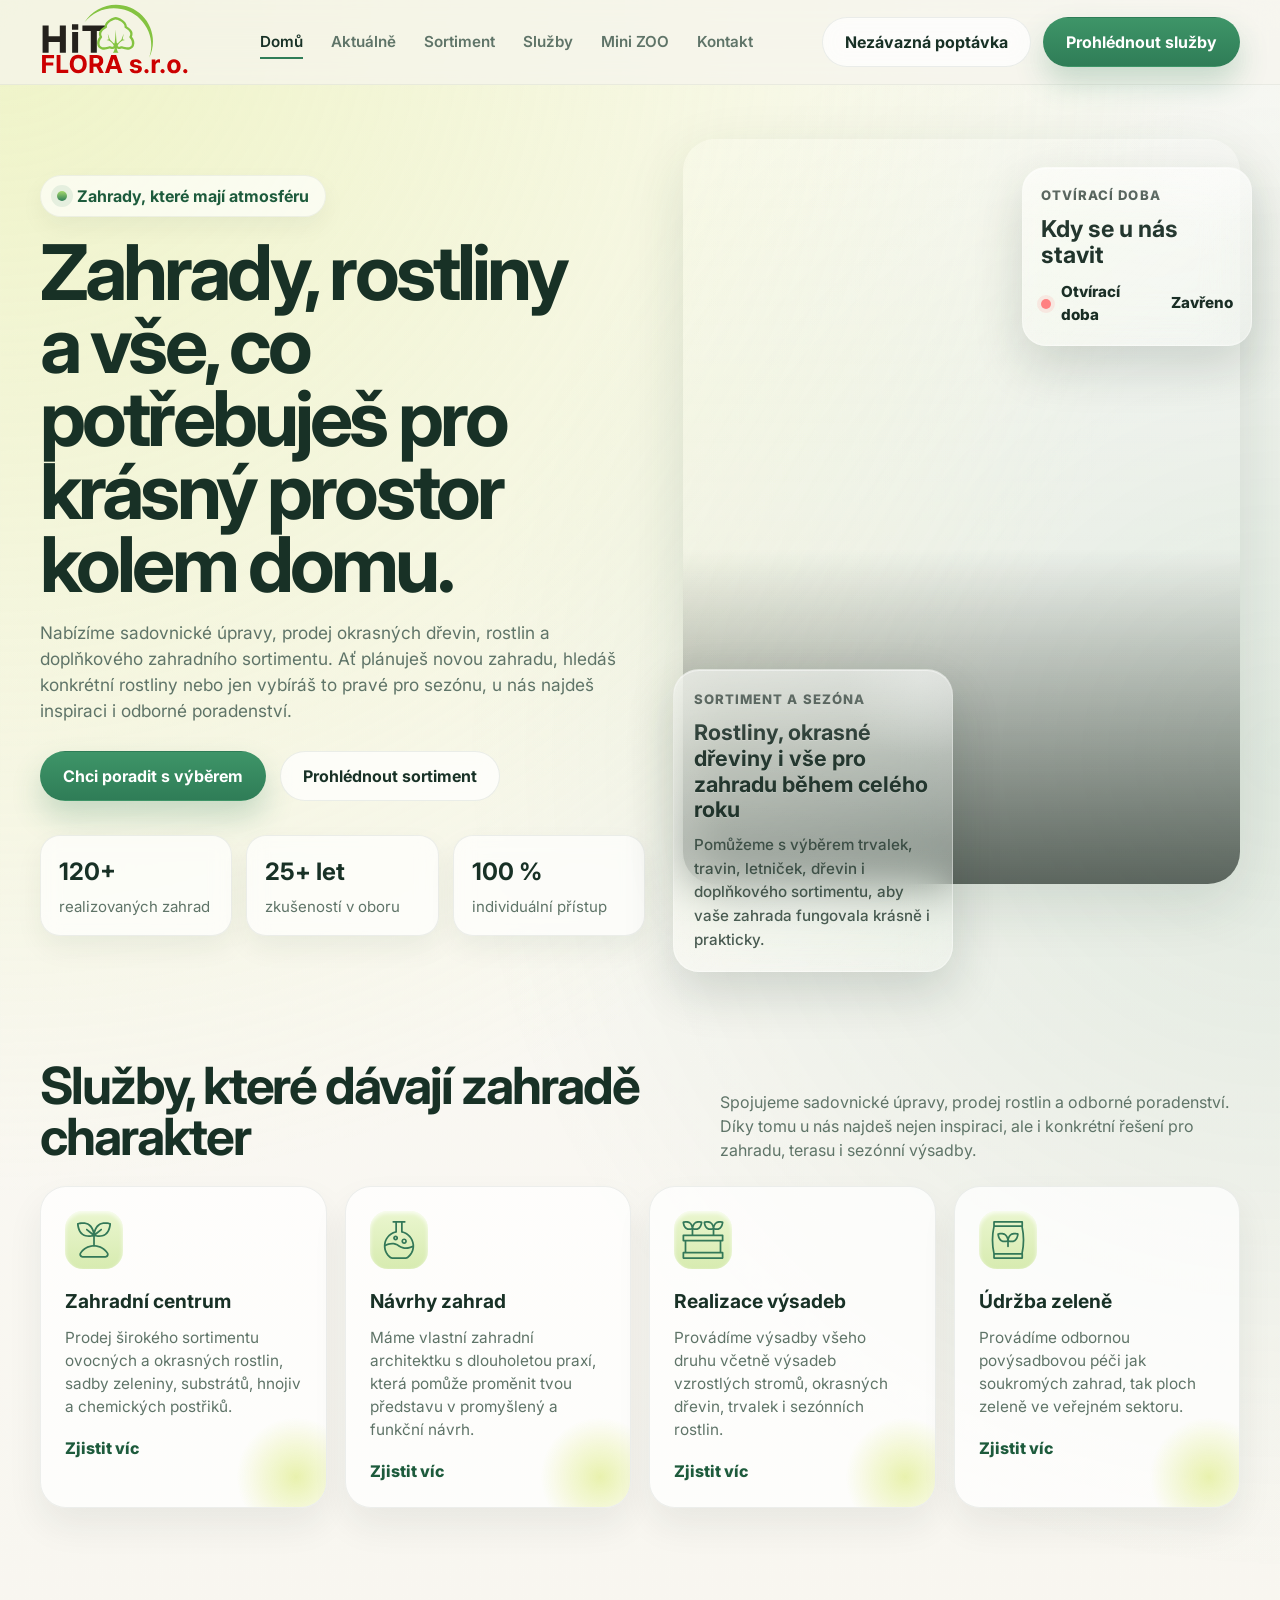
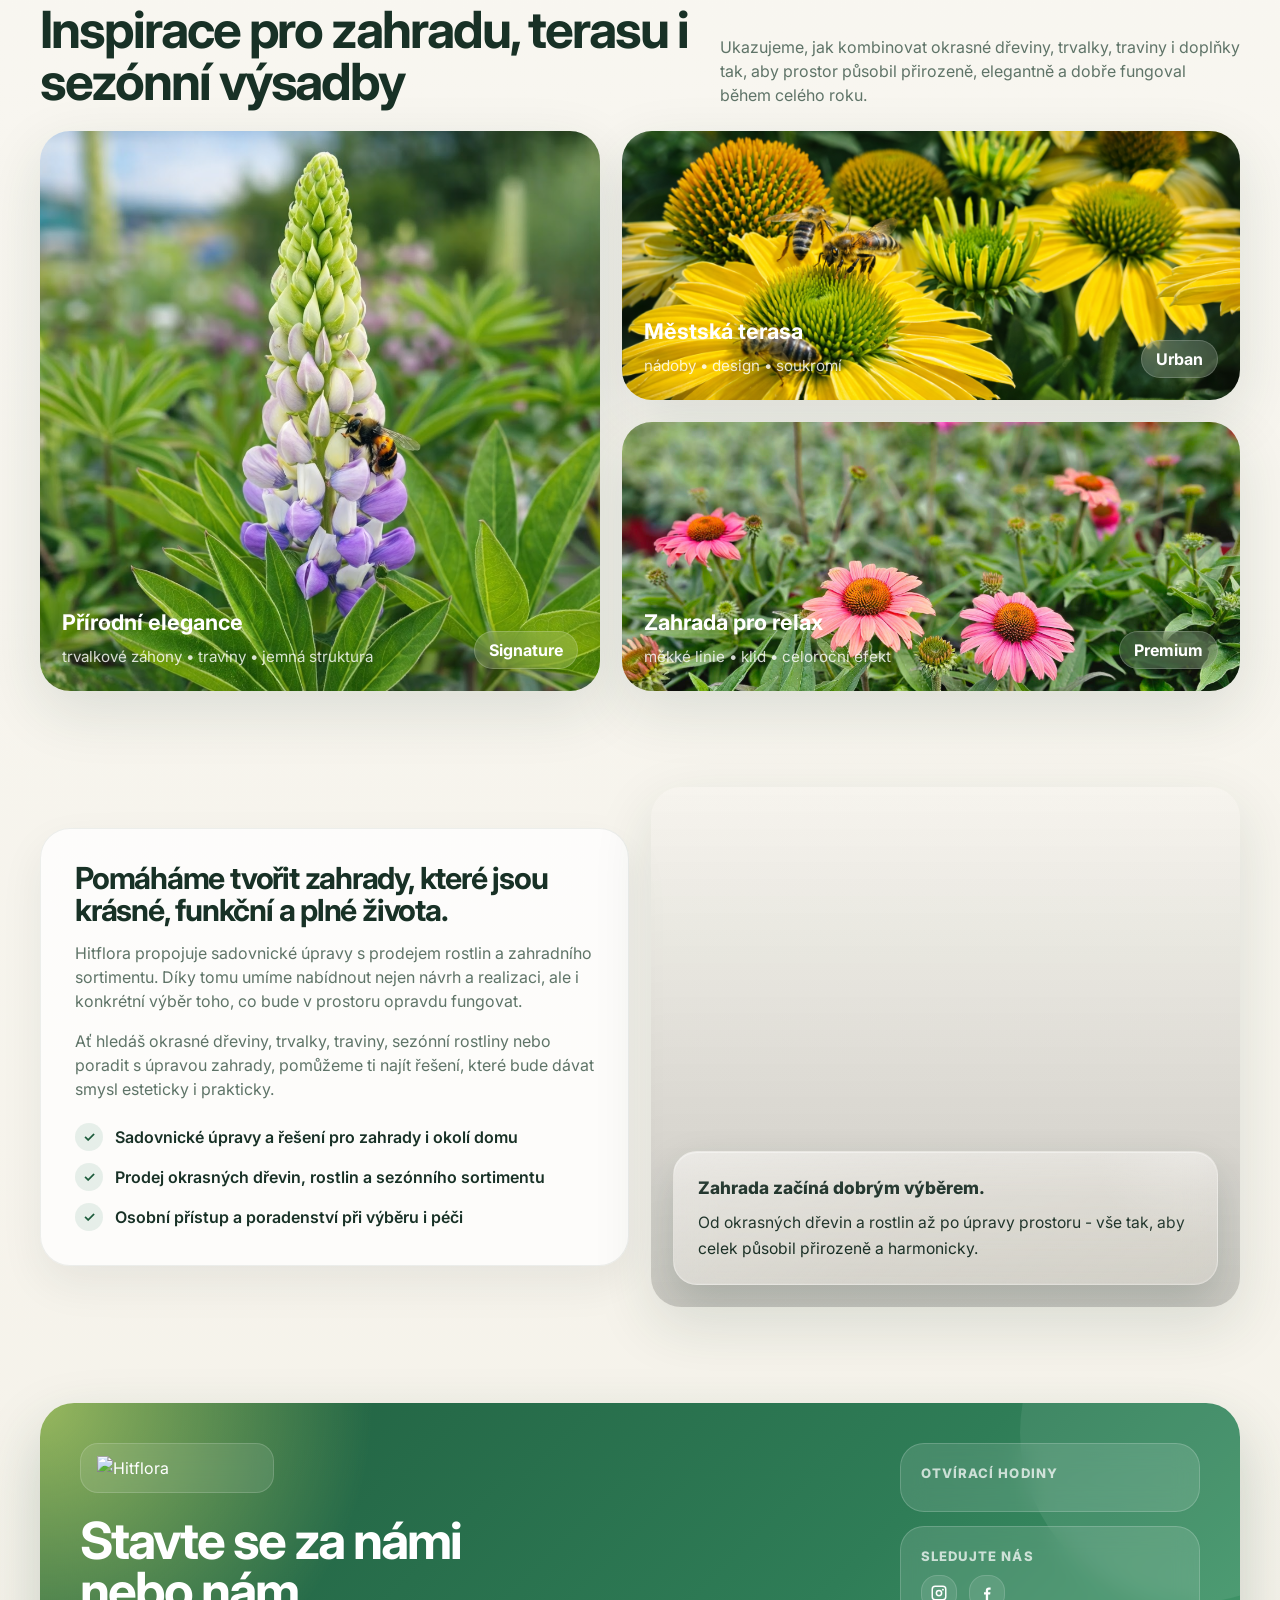
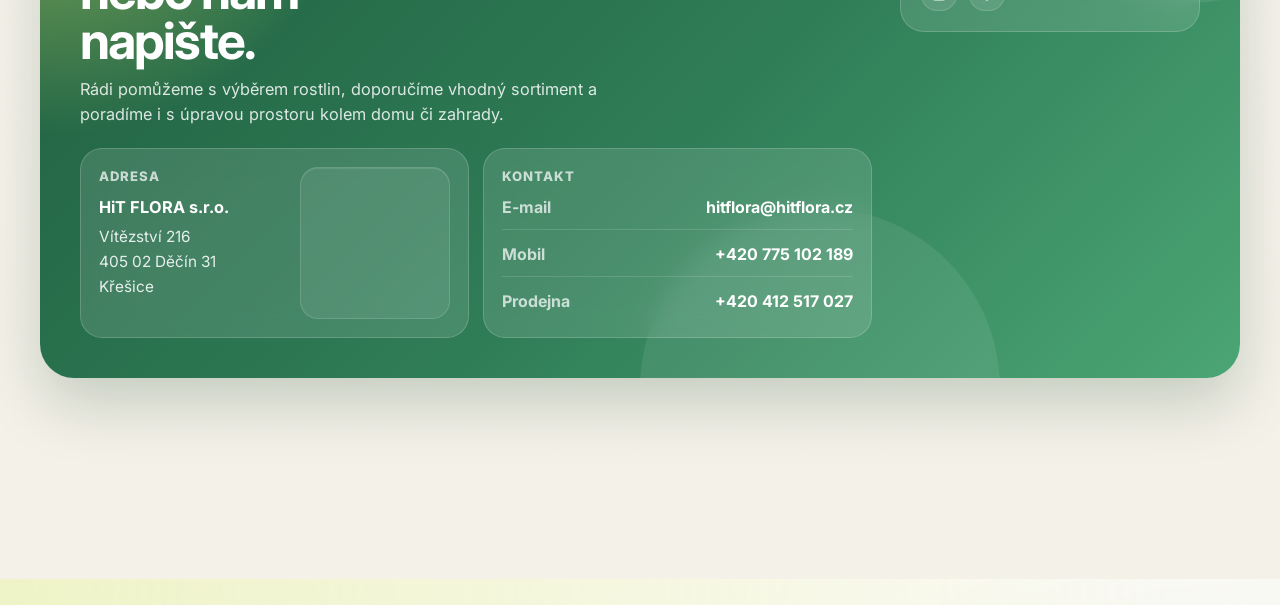
==== index.html @ be878074 "Initial commit" ====
<!DOCTYPE html>
<html lang="cs">

<head>
    <meta charset="UTF-8" />
    <meta name="viewport" content="width=device-width, initial-scale=1.0" />
    <title>Hitflora — zahradnictví a sadovnické úpravy</title>
    <link rel="preconnect" href="https://fonts.googleapis.com" />
    <link rel="preconnect" href="https://fonts.gstatic.com" crossorigin />
    <link href="https://fonts.googleapis.com/css2?family=Inter:wght@400;500;600;700;800&display=swap"
        rel="stylesheet" />
    <link rel="stylesheet" href="style.css" />
</head>

<body>
    <div id="navbar-placeholder"></div>
    <main>
        <section class="hero reveal" id="hero">
            <div class="container hero-grid">
                <div class="hero-copy reveal">
                    <div class="eyebrow">Zahrady, které mají atmosféru</div>
                    <!-- <h1>Proměníme prostor kolem domu v místo, kde chceš žít.</h1> -->
                    <h1>Zahrady, rostliny a vše, co potřebuješ pro krásný prostor kolem domu.</h1>
                    <!-- <p>
                        Navrhujeme a realizujeme moderní zahrady, terasy a zelené zóny s důrazem
                        na eleganci, funkčnost a dlouhodobou udržitelnost. Od první skici až po finální výsadbu.
                    </p> -->

                    <p>
                        Nabízíme sadovnické úpravy, prodej okrasných dřevin, rostlin a doplňkového
                        zahradního sortimentu. Ať plánuješ novou zahradu, hledáš konkrétní rostliny
                        nebo jen vybíráš to pravé pro sezónu, u nás najdeš inspiraci i odborné poradenství.
                    </p>


                    <div class="hero-actions">
                        <a href="#kontakt" class="btn btn-primary">Chci poradit s výběrem</a>
                        <a href="sortiment.html" class="btn btn-secondary">Prohlédnout sortiment</a>
                    </div>

                    <div class="hero-stats">
                        <div class="stat-card reveal">
                            <strong>120+</strong>
                            <span>realizovaných zahrad</span>
                        </div>
                        <div class="stat-card reveal">
                            <strong>25+ let</strong>
                            <span>zkušeností v oboru</span>
                        </div>
                        <div class="stat-card reveal">
                            <strong>100 %</strong>
                            <span>individuální přístup</span>
                        </div>
                    </div>
                </div>

                <div class="hero-visual reveal" id="heroVisual">
                    <div class="visual-main"></div>



                    <div class="floating-card top-hours-card parallax-card" data-speed="16">
                        <small>Otvírací doba</small>
                        <strong>Kdy se u nás stavit</strong>

                        <div id="hero-opening-hours-list" class="hours-list">

                        </div>
                    </div>

                    <div class="floating-card offer-card parallax-card" data-speed="22">
                        <small>Sortiment a sezóna</small>
                        <strong>Rostliny, okrasné dřeviny i vše pro zahradu během celého roku</strong>
                        <p>
                            Pomůžeme s výběrem trvalek, travin, letniček, dřevin i doplňkového sortimentu,
                            aby vaše zahrada fungovala krásně i prakticky.
                        </p>
                    </div>
                </div>
            </div>
        </section>

        <section class="section reveal" id="sluzby">
            <div class="container">
                <div class="section-head">
                    <div>
                        <h2>Služby, které dávají zahradě charakter</h2>
                    </div>
                    <p>
                        Spojujeme sadovnické úpravy, prodej rostlin a odborné poradenství.
                        Díky tomu u nás najdeš nejen inspiraci, ale i konkrétní řešení pro zahradu,
                        terasu i sezónní výsadby.
                    </p>
                </div>

                <div class="services">
                    <article class="service-card reveal">
                        <div class="service-icon">
                            <img src="./assets/plants.svg" alt="plants" />

                        </div>
                        <h3>Zahradní centrum
                        </h3>
                        <p>
                            Prodej širokého sortimentu ovocných a okrasných rostlin, sadby zeleniny, substrátů, hnojiv a
                            chemických postřiků.


                        </p>
                        <a href="#kontakt" class="service-link">Zjistit víc</a>
                    </article>

                    <article class="service-card reveal">
                        <div class="service-icon">
                            <img src="./assets/substrates.svg" alt="plants" />

                        </div>
                        <h3>Návrhy zahrad
                        </h3>
                        <p>

                            Máme vlastní zahradní architektku s dlouholetou praxí, která pomůže proměnit
                            tvou představu v promyšlený a funkční návrh.
                        </p>
                        <a href="#kontakt" class="service-link">Zjistit víc</a>
                    </article>

                    <article class="service-card reveal">
                        <div class="service-icon">
                            <img src="./assets/planters.svg" alt="plants" />

                        </div>
                        <h3>Realizace výsadeb
                        </h3>
                        <p>
                            Provádíme výsadby všeho druhu včetně výsadeb vzrostlých stromů, okrasných dřevin,
                            trvalek i sezónních rostlin.

                        </p>
                        <a href="#kontakt" class="service-link">Zjistit víc</a>
                    </article>

                    <article class="service-card reveal">
                        <div class="service-icon">
                            <img src="./assets/fertilizers.svg" alt="plants" />

                        </div>
                        <h3>Údržba zeleně
                        </h3>
                        <p>
                            Provádíme odbornou povýsadbovou péči jak soukromých zahrad, tak ploch zeleně ve veřejném
                            sektoru.


                        </p>
                        <a href="#kontakt" class="service-link">Zjistit víc</a>
                    </article>
                </div>
            </div>
        </section>

        <section class="section reveal" id="inspirace">
            <div class="container">
                <div class="section-head">
                    <div>
                        <h2>Inspirace pro zahradu, terasu i sezónní výsadby</h2>
                    </div>
                    <p>
                        Ukazujeme, jak kombinovat okrasné dřeviny, trvalky, traviny i doplňky tak,
                        aby prostor působil přirozeně, elegantně a dobře fungoval během celého roku.
                    </p>
                </div>

                <div class="showcase">
                    <div class="showcase-left reveal">
                        <div class="showcase-label">
                            <div>
                                <strong>Přírodní elegance</strong>
                                <span>trvalkové záhony • traviny • jemná struktura</span>
                            </div>
                            <div class="tag">Signature</div>
                        </div>
                    </div>

                    <div class="showcase-right">
                        <div class="showcase-top reveal">
                            <div class="showcase-label">
                                <div>
                                    <strong>Městská terasa</strong>
                                    <span>nádoby • design • soukromí</span>
                                </div>
                                <div class="tag">Urban</div>
                            </div>
                        </div>

                        <div class="showcase-bottom reveal">
                            <div class="showcase-label">
                                <div>
                                    <strong>Zahrada pro relax</strong>
                                    <span>měkké linie • klid • celoroční efekt</span>
                                </div>
                                <div class="tag">Premium</div>
                            </div>
                        </div>
                    </div>
                </div>
            </div>
        </section>

        <section class="section reveal" id="onas">
            <div class="container about-grid">
                <div class="about-card reveal">
                    <h3>Pomáháme tvořit zahrady, které jsou krásné, funkční a plné života.</h3>
                    <p>
                        Hitflora propojuje sadovnické úpravy s prodejem rostlin a zahradního sortimentu.
                        Díky tomu umíme nabídnout nejen návrh a realizaci, ale i konkrétní výběr toho,
                        co bude v prostoru opravdu fungovat.
                    </p>
                    <p>
                        Ať hledáš okrasné dřeviny, trvalky, traviny, sezónní rostliny nebo poradit
                        s úpravou zahrady, pomůžeme ti najít řešení, které bude dávat smysl esteticky i prakticky.
                    </p>

                    <div class="about-list">
                        <div>Sadovnické úpravy a řešení pro zahrady i okolí domu</div>
                        <div>Prodej okrasných dřevin, rostlin a sezónního sortimentu</div>
                        <div>Osobní přístup a poradenství při výběru i péči</div>
                    </div>
                </div>

                <div class="about-visual reveal">
                    <div class="about-note">
                        <strong>Zahrada začíná dobrým výběrem.</strong>
                        Od okrasných dřevin a rostlin až po úpravy prostoru - vše tak, aby celek působil přirozeně a
                        harmonicky.
                    </div>
                </div>
            </div>
        </section>

        <div id="contact-banner-placeholder"></div>
    </main>

    <footer class="footer reveal">
        <div class="container footer-inner">
            <div class="footer-left">
                <div class="footer-logo-shell">
                    <img src="https://hitflora.cz/assets/svg/logo-white.svg" alt="Hitflora" class="footer-logo" />
                </div>
                <span>Sadovnické úpravy, prodej rostlin a sortiment pro krásnou zahradu.</span>
            </div>

            <!-- <div class="footer-nav">
                <a href="#sluzby">Služby</a>
                <a href="#inspirace">Inspirace</a>
                <a href="#onas">O nás</a>
                <a href="#kontakt">Kontakt</a>
            </div> -->
        </div>
    </footer>

    <script src="navbar.js"></script>
    <script>
        loadNavbar("home");
    </script>

    <script src="contact-banner.js"></script>
    <script>
        loadContactBanner();
    </script>

    <script src="script.js"></script>
</body>

</html>
---- style.css ----
:root {
    --bg: #f6f4ee;
    --surface: rgba(255, 255, 255, 0.72);
    --surface-strong: #ffffff;
    --text: #183126;
    --muted: #5f7468;
    --line: rgba(24, 49, 38, 0.09);
    --primary: #2f7d57;
    --primary-dark: #1d5b3c;
    --accent: #d8e86f;
    --accent-soft: #edf5b7;
    --shadow: 0 20px 60px rgba(28, 57, 42, 0.12);
    --radius-xl: 32px;
    --radius-lg: 22px;
    --radius-md: 16px;
    --container: 1200px;
}

* {
    box-sizing: border-box;
}

html {
    scroll-behavior: smooth;
}

body {
    margin: 0;
    font-family: "Inter", ui-sans-serif, system-ui, -apple-system, BlinkMacSystemFont, "Segoe UI", sans-serif;
    color: var(--text);
    background:
        radial-gradient(circle at top left, rgba(216, 232, 111, 0.35), transparent 30%),
        radial-gradient(circle at right 20%, rgba(47, 125, 87, 0.12), transparent 25%),
        linear-gradient(180deg, #fbfaf6 0%, #f4f1e8 100%);
    line-height: 1.5;
    overflow-x: hidden;
}

img {
    max-width: 100%;
    display: block;
}

a {
    color: inherit;
    text-decoration: none;
}

.container {
    width: min(calc(100% - 32px), var(--container));
    margin: 0 auto;
}

/* HEADER */
.site-header {
    position: sticky;
    top: 0;
    z-index: 50;
    backdrop-filter: blur(16px);
    background: rgba(246, 244, 238, 0.72);
    border-bottom: 1px solid rgba(24, 49, 38, 0.06);
    transition:
        background 250ms ease,
        box-shadow 250ms ease,
        border-color 250ms ease;
}

.site-header.is-scrolled {
    background: rgba(255, 255, 255, 0.84);
    box-shadow: 0 14px 34px rgba(24, 49, 38, 0.08);
    border-bottom-color: rgba(24, 49, 38, 0.08);
}

.header-inner {
    min-height: 84px;
    display: flex;
    align-items: center;
    justify-content: space-between;
    gap: 24px;
}

.brand {
    display: inline-flex;
    align-items: center;
}

/* .brand-logo-shell {
    background: linear-gradient(135deg, #1f5d3e 0%, #2f7d57 100%);
    border-radius: 18px;
    padding: 14px 18px;
    box-shadow:
        0 14px 28px rgba(47, 125, 87, 0.22),
        inset 0 1px 0 rgba(255, 255, 255, 0.14);
} */

.brand-logo {
    width: 150px;
    height: auto;
    display: block;
}

.nav {
    display: flex;
    align-items: center;
    gap: 28px;
    color: var(--muted);
    font-weight: 600;
    font-size: 0.95rem;
}

.nav a {
    position: relative;
}

.nav a::after {
    content: "";
    position: absolute;
    left: 0;
    bottom: -6px;
    width: 100%;
    height: 2px;
    background: var(--primary);
    transform: scaleX(0);
    transform-origin: left;
    transition: transform 220ms ease;
}

.nav a:hover,
.nav a.is-active {
    color: var(--text);
}

.nav a:hover::after,
.nav a.is-active::after {
    transform: scaleX(1);
}

.header-actions {
    display: flex;
    align-items: center;
    gap: 12px;
}

/* BUTTONS */
.btn {
    display: inline-flex;
    align-items: center;
    justify-content: center;
    min-height: 50px;
    padding: 0 22px;
    border-radius: 999px;
    border: 1px solid transparent;
    font-weight: 700;
    transition:
        transform 250ms ease,
        box-shadow 250ms ease,
        background 250ms ease,
        border-color 250ms ease;
    white-space: nowrap;
}

.btn:hover {
    transform: translateY(-2px);
}

.btn-primary {
    background: linear-gradient(180deg, #3e9568 0%, #2f7d57 100%);
    color: #fff;
    box-shadow: 0 16px 30px rgba(47, 125, 87, 0.24);
}

.btn-primary:hover {
    box-shadow: 0 20px 34px rgba(47, 125, 87, 0.3);
}

.btn-secondary {
    background: rgba(255, 255, 255, 0.72);
    border-color: rgba(24, 49, 38, 0.08);
    color: var(--text);
    backdrop-filter: blur(10px);
}

.btn-secondary:hover {
    background: #fff;
}

/* HERO */
.hero {
    padding: 54px 0 40px;
}

.hero-grid {
    display: grid;
    grid-template-columns: 1.05fr 0.95fr;
    gap: 28px;
    align-items: stretch;
}

.hero-copy {
    padding: 36px 10px 36px 0;
}

.eyebrow {
    display: inline-flex;
    align-items: center;
    gap: 10px;
    min-height: 42px;
    padding: 0 16px;
    border-radius: 999px;
    background: rgba(255, 255, 255, 0.64);
    border: 1px solid rgba(24, 49, 38, 0.06);
    color: var(--primary-dark);
    font-weight: 700;
    box-shadow: 0 10px 24px rgba(24, 49, 38, 0.05);
}

.eyebrow::before {
    content: "";
    width: 10px;
    height: 10px;
    border-radius: 50%;
    background: linear-gradient(180deg, #a3d86d, #2f7d57);
    box-shadow: 0 0 0 6px rgba(47, 125, 87, 0.1);
}

h1 {
    margin: 20px 0 18px;
    font-size: clamp(2.9rem, 6vw, 5.6rem);
    line-height: 0.95;
    letter-spacing: -0.05em;
    max-width: 11ch;
}

.hero-copy p {
    margin: 0;
    max-width: 600px;
    font-size: 1.08rem;
    color: var(--muted);
}

.hero-actions {
    display: flex;
    flex-wrap: wrap;
    gap: 14px;
    margin-top: 28px;
}

.hero-stats {
    display: grid;
    grid-template-columns: repeat(3, minmax(0, 1fr));
    gap: 14px;
    margin-top: 34px;
}

.stat-card {
    padding: 18px 18px 16px;
    border-radius: 20px;
    background: rgba(255, 255, 255, 0.68);
    border: 1px solid rgba(24, 49, 38, 0.07);
    box-shadow: 0 12px 28px rgba(24, 49, 38, 0.06);
    backdrop-filter: blur(10px);
    transition:
        transform 250ms ease,
        box-shadow 250ms ease;
}

.stat-card:hover {
    transform: translateY(-4px);
    box-shadow: 0 18px 36px rgba(24, 49, 38, 0.08);
}

.stat-card strong {
    display: block;
    font-size: 1.5rem;
    margin-bottom: 4px;
}

.stat-card span {
    color: var(--muted);
    font-size: 0.94rem;
}

.hero-visual {
    position: relative;
    min-height: 760px;
    perspective: 1000px;
    transition: transform 250ms ease;
}

.visual-main {
    position: absolute;
    inset: 0 0 88px 0;
    border-radius: var(--radius-xl);
    background:
        linear-gradient(180deg, rgba(255, 255, 255, 0.15), rgba(255, 255, 255, 0)),
        url("https://images.unsplash.com/photo-1466692476868-aef1dfb1e735?auto=format&fit=crop&w=1200&q=80") center/cover;
    box-shadow: var(--shadow);
    overflow: hidden;
}

.visual-main::after {
    content: "";
    position: absolute;
    inset: auto 0 0 0;
    height: 45%;
    background: linear-gradient(180deg, transparent, rgba(19, 31, 24, 0.66));
}



.floating-card {
    position: absolute;
    overflow: hidden;
    background:
        linear-gradient(135deg,
            rgba(255, 255, 255, 0.34) 0%,
            rgba(255, 255, 255, 0.18) 45%,
            rgba(255, 255, 255, 0.10) 100%);
    backdrop-filter: blur(22px) saturate(160%);
    -webkit-backdrop-filter: blur(22px) saturate(160%);
    border: 1px solid rgba(255, 255, 255, 0.34);
    box-shadow:
        0 20px 50px rgba(20, 43, 32, 0.16),
        inset 0 1px 0 rgba(255, 255, 255, 0.45),
        inset 0 -1px 0 rgba(255, 255, 255, 0.08);
    transition:
        transform 300ms ease,
        box-shadow 300ms ease,
        border-color 300ms ease,
        background 300ms ease;
    will-change: transform;
}

.floating-card::before {
    content: "";
    position: absolute;
    inset: 0;
    background:
        linear-gradient(180deg,
            rgba(255, 255, 255, 0.30) 0%,
            rgba(255, 255, 255, 0.10) 28%,
            rgba(255, 255, 255, 0.03) 100%);
    pointer-events: none;
}

.floating-card::after {
    content: "";
    position: absolute;
    width: 160px;
    height: 160px;
    top: -70px;
    right: -50px;
    border-radius: 50%;
    background: radial-gradient(circle, rgba(255, 255, 255, 0.22), transparent 70%);
    pointer-events: none;
}

.floating-card:hover {
    border-color: rgba(255, 255, 255, 0.46);
    box-shadow:
        0 26px 70px rgba(20, 43, 32, 0.20),
        inset 0 1px 0 rgba(255, 255, 255, 0.52),
        inset 0 -1px 0 rgba(255, 255, 255, 0.1);
}


.hours-day-wrap {
    display: flex;
    align-items: center;
    gap: 10px;
}

.hours-dot {
    width: 10px;
    height: 10px;
    border-radius: 50%;
    flex-shrink: 0;
}

.hours-dot.is-open {
    background: #9fe870;
    box-shadow: 0 0 0 4px rgba(159, 232, 112, 0.14);
}

.hours-dot.is-closed {
    background: #ff7a7a;
    box-shadow: 0 0 0 4px rgba(255, 122, 122, 0.14);
}

.top-hours-card,

.hours-card,
.offer-card {
    z-index: 2;
}

.top-hours-card {
    top: 28px;
    right: -12px;
    width: 250px;
    padding: 20px;
    border-radius: 26px;
    background:
        linear-gradient(135deg,
            rgba(255, 255, 255, 0.44) 0%,
            rgba(255, 255, 255, 0.22) 100%);
}

.hours-card {
    top: 270px;
    right: 18px;
    width: 250px;
    padding: 20px;
    border-radius: 26px;
    background:
        linear-gradient(135deg,
            rgba(255, 255, 255, 0.42) 0%,
            rgba(255, 255, 255, 0.20) 100%);
}

.offer-card {
    left: -10px;
    bottom: 0;
    width: 280px;
    padding: 20px;
    border-radius: 26px;
    background:
        linear-gradient(135deg,
            rgba(255, 255, 255, 0.44) 0%,
            rgba(255, 255, 255, 0.22) 100%);
}

.top-hours-card small,
.hours-card small,
.offer-card small {
    display: block;
    margin-bottom: 10px;
    color: rgba(12, 30, 21, 0.84);
    font-size: 0.82rem;
    font-weight: 800;
    text-transform: uppercase;
    letter-spacing: 0.08em;
}



.top-hours-card strong,
.hours-card strong,
.offer-card strong {
    display: block;
    color: #0d2219;
    text-shadow: 0 1px 0 rgba(255, 255, 255, 0.18);
}

.top-hours-card strong {
    font-size: 1.45rem;
    line-height: 1.15;
    margin-bottom: 12px;
}

.hours-card strong {
    font-size: 1.25rem;
    margin-bottom: 14px;
}

.offer-card strong {
    font-size: 1.35rem;
    line-height: 1.2;
    margin-bottom: 10px;
}

.offer-card p {
    margin: 0;
    color: rgba(16, 38, 28, 0.82);
    font-size: 0.95rem;
    font-weight: 500;
    line-height: 1.55;
}

.hours-list {
    display: grid;
    gap: 10px;
}

.hours-row {
    display: flex;
    align-items: center;
    justify-content: space-between;
    gap: 12px;
    padding-bottom: 8px;
    border-bottom: 1px solid rgba(16, 38, 28, 0.12);
    font-size: 0.95rem;
}

.hours-row:last-child {
    border-bottom: none;
    padding-bottom: 0;
}



.mini-chip {
    display: inline-flex;
    align-items: center;
    gap: 8px;
    min-height: 34px;
    padding: 0 12px;
    border-radius: 999px;
    background: rgba(47, 125, 87, 0.12);
    border: 1px solid rgba(47, 125, 87, 0.12);
    color: var(--primary-dark);
    font-size: 0.88rem;
    font-weight: 700;
    box-shadow:
        inset 0 1px 0 rgba(255, 255, 255, 0.4),
        0 8px 18px rgba(47, 125, 87, 0.08);
}

.mini-chip::before {
    content: "✿";
    font-size: 0.8rem;
}

.offer-card p {
    color: rgba(16, 38, 28, 0.78);
    font-weight: 500;
}

.hours-row {
    border-bottom: 1px solid rgba(16, 38, 28, 0.10);
}

.hours-row span:first-child {
    color: rgba(16, 38, 28, 0.78);
    font-weight: 700;
}

.hours-row span:last-child {
    color: #0d2219;
    font-weight: 800;
}

.top-hours-card {
    background:
        linear-gradient(135deg,
            rgba(255, 255, 255, 0.42) 0%,
            rgba(255, 255, 255, 0.20) 100%);
}

.hours-card {
    background:
        linear-gradient(135deg,
            rgba(255, 255, 255, 0.36) 0%,
            rgba(255, 255, 255, 0.16) 100%);
}

.offer-card {
    background:
        linear-gradient(135deg,
            rgba(255, 255, 255, 0.40) 0%,
            rgba(255, 255, 255, 0.18) 100%);
}

.top-hours-card {
    top: 28px;
    right: -12px;
    width: 230px;
    padding: 18px;
    border-radius: 24px;
}



.mini-chip {
    display: inline-flex;
    align-items: center;
    gap: 8px;
    min-height: 34px;
    padding: 0 12px;
    border-radius: 999px;
    background: rgba(47, 125, 87, 0.12);
    border: 1px solid rgba(47, 125, 87, 0.12);
    color: var(--primary-dark);
    font-size: 0.88rem;
    font-weight: 700;
    box-shadow:
        inset 0 1px 0 rgba(255, 255, 255, 0.4),
        0 8px 18px rgba(47, 125, 87, 0.08);
}

.mini-chip::before {
    content: "✿";
    font-size: 0.8rem;
}

.hours-card {
    top: 270px;
    right: 18px;
    width: 250px;
    padding: 20px;
    border-radius: 26px;
}




.hours-list {
    display: grid;
    gap: 10px;
}





.offer-card {
    left: -10px;
    bottom: 0;
    width: 280px;
    padding: 20px;
    border-radius: 26px;
}





/* GENERAL SECTIONS */
.section {
    padding: 48px 0;
}

.section-head {
    display: flex;
    justify-content: space-between;
    align-items: end;
    gap: 20px;
    margin-bottom: 24px;
}

.section-head h2 {
    margin: 0;
    font-size: clamp(2rem, 4vw, 3.2rem);
    line-height: 1;
    letter-spacing: -0.04em;
}

.section-head p {
    margin: 0;
    max-width: 520px;
    color: var(--muted);
}

/* SERVICES */
.services {
    display: grid;
    grid-template-columns: repeat(4, minmax(0, 1fr));
    gap: 18px;
}

.service-card {
    position: relative;
    padding: 24px;
    border-radius: 26px;
    background: rgba(255, 255, 255, 0.72);
    border: 1px solid rgba(24, 49, 38, 0.07);
    box-shadow: 0 18px 36px rgba(24, 49, 38, 0.07);
    overflow: hidden;
    min-height: 270px;
    transition:
        transform 280ms ease,
        box-shadow 280ms ease,
        border-color 280ms ease;
}

.service-card::before {
    content: "";
    position: absolute;
    inset: auto -30px -30px auto;
    width: 120px;
    height: 120px;
    background: radial-gradient(circle, rgba(216, 232, 111, 0.55), transparent 70%);
    border-radius: 50%;
    transition: transform 350ms ease;
}

.service-card:hover {
    transform: translateY(-8px);
    box-shadow: 0 24px 44px rgba(24, 49, 38, 0.1);
    border-color: rgba(47, 125, 87, 0.18);
}

.service-card:hover::before {
    transform: scale(1.12);
}

.service-icon {
    width: 58px;
    height: 58px;
    border-radius: 18px;
    display: grid;
    place-items: center;
    font-size: 1.4rem;
    background: linear-gradient(180deg, #eaf6cf, #d7ebb0);
    margin-bottom: 18px;
    box-shadow: inset 0 2px 4px rgba(255, 255, 255, 0.8);
}

.service-card h3 {
    margin: 0 0 10px;
    font-size: 1.2rem;
}

.service-card p {
    margin: 0 0 18px;
    color: var(--muted);
    font-size: 0.96rem;
}

.service-link {
    font-weight: 800;
    color: var(--primary-dark);
}

/* SHOWCASE */
.showcase {
    display: grid;
    grid-template-columns: 0.95fr 1.05fr;
    gap: 22px;
    align-items: stretch;
}

.showcase-left,
.showcase-right {
    border-radius: 30px;
    overflow: hidden;
    position: relative;
    min-height: 560px;
    box-shadow: var(--shadow);
}

.showcase-left {
    background:
        /* linear-gradient(180deg, rgba(10, 20, 15, 0.08), rgba(10, 20, 15, 0.48)), */
        url("lupina.png") center/cover;
}

.showcase-right {
    display: grid;
    grid-template-rows: 1fr 1fr;
    gap: 22px;
    background: transparent;
    box-shadow: none;
    min-height: auto;
    overflow: visible;
}

.showcase-top,
.showcase-bottom {
    border-radius: 30px;
    overflow: hidden;
    min-height: 269px;
    position: relative;
    box-shadow: var(--shadow);
    transition: transform 300ms ease;
}

.showcase-left,
.showcase-top,
.showcase-bottom {
    transition: transform 300ms ease;
}

.showcase-top:hover,
.showcase-bottom:hover,
.showcase-left:hover {
    transform: translateY(-4px);
}

.showcase-top {
    background:
        /* linear-gradient(180deg, rgba(10, 20, 15, 0.12), rgba(10, 20, 15, 0.5)), */
        url("vcely.png") center/cover;
}

.showcase-bottom {
    background:
        /* linear-gradient(180deg, rgba(10, 20, 15, 0.08), rgba(10, 20, 15, 0.45)), */
        url("ruz.jpg") center/cover;
}

.showcase-label {
    position: absolute;
    left: 22px;
    right: 22px;
    bottom: 22px;
    color: #fff;
    display: flex;
    align-items: end;
    justify-content: space-between;
    gap: 16px;
}

.showcase-label strong {
    display: block;
    font-size: 1.35rem;
    margin-bottom: 6px;
}

.showcase-label span {
    color: rgba(255, 255, 255, 0.82);
    font-size: 0.95rem;
}

.tag {
    display: inline-flex;
    align-items: center;
    min-height: 38px;
    padding: 0 14px;
    border-radius: 999px;
    background: rgba(255, 255, 255, 0.16);
    border: 1px solid rgba(255, 255, 255, 0.18);
    backdrop-filter: blur(12px);
    font-weight: 700;
    color: #fff;
}

/* ABOUT */
.about-grid {
    display: grid;
    grid-template-columns: 1fr 1fr;
    gap: 22px;
    align-items: center;
}

.about-card {
    padding: 34px;
    border-radius: 30px;
    background: rgba(255, 255, 255, 0.74);
    border: 1px solid rgba(24, 49, 38, 0.07);
    box-shadow: 0 18px 44px rgba(24, 49, 38, 0.07);
}

.about-card h3 {
    margin: 0 0 14px;
    font-size: 1.9rem;
    line-height: 1.05;
    letter-spacing: -0.04em;
}

.about-card p {
    margin: 0 0 16px;
    color: var(--muted);
}

.about-list {
    display: grid;
    gap: 12px;
    margin-top: 22px;
}

.about-list div {
    display: flex;
    align-items: center;
    gap: 12px;
    color: var(--text);
    font-weight: 600;
}

.about-list div::before {
    content: "✓";
    width: 28px;
    height: 28px;
    display: grid;
    place-items: center;
    border-radius: 50%;
    background: rgba(47, 125, 87, 0.11);
    color: var(--primary-dark);
    font-size: 0.9rem;
    flex-shrink: 0;
}

.about-visual {
    min-height: 520px;
    border-radius: 30px;
    background:
        linear-gradient(180deg, rgba(255, 255, 255, 0.06), rgba(0, 0, 0, 0.18)),
        url("https://images.unsplash.com/photo-1523348837708-15d4a09cfac2?auto=format&fit=crop&w=1200&q=80") center/cover;
    box-shadow: var(--shadow);
    position: relative;
    overflow: hidden;
}

.about-note {
    position: absolute;
    left: 22px;
    right: 22px;
    bottom: 22px;
    overflow: hidden;
    padding: 22px 24px;
    border-radius: 24px;
    background:
        linear-gradient(135deg,
            rgba(255, 255, 255, 0.34) 0%,
            rgba(255, 255, 255, 0.18) 45%,
            rgba(255, 255, 255, 0.10) 100%);
    border: 1px solid rgba(255, 255, 255, 0.30);
    backdrop-filter: blur(18px) saturate(155%);
    -webkit-backdrop-filter: blur(18px) saturate(155%);
    color: #10261c;
    box-shadow:
        0 18px 42px rgba(24, 49, 38, 0.18),
        inset 0 1px 0 rgba(255, 255, 255, 0.40),
        inset 0 -1px 0 rgba(255, 255, 255, 0.08);
}

.about-note::before {
    content: "";
    position: absolute;
    inset: 0;
    background:
        linear-gradient(180deg,
            rgba(255, 255, 255, 0.26) 0%,
            rgba(255, 255, 255, 0.10) 28%,
            rgba(255, 255, 255, 0.02) 100%);
    pointer-events: none;
}

.about-note::after {
    content: "";
    position: absolute;
    width: 180px;
    height: 180px;
    top: -90px;
    right: -60px;
    border-radius: 50%;
    background: radial-gradient(circle, rgba(255, 255, 255, 0.18), transparent 72%);
    pointer-events: none;
}

.about-note strong {
    display: block;
    margin-bottom: 8px;
    font-size: 1.08rem;
    font-weight: 800;
    color: #0d2219;
    text-shadow: 0 1px 0 rgba(255, 255, 255, 0.16);
}

.about-note {
    font-size: 0.98rem;
    line-height: 1.65;
}

.about-note {
    transition:
        transform 260ms ease,
        box-shadow 260ms ease,
        border-color 260ms ease;
}

.about-note:hover {
    transform: translateY(-2px);
    border-color: rgba(255, 255, 255, 0.38);
    box-shadow:
        0 22px 48px rgba(24, 49, 38, 0.22),
        inset 0 1px 0 rgba(255, 255, 255, 0.46),
        inset 0 -1px 0 rgba(255, 255, 255, 0.10);
}

/* CONTACT */
.contact-banner {
    position: relative;
    overflow: hidden;
    border-radius: 34px;
    padding: 40px;
    background:
        radial-gradient(circle at left top, rgba(216, 232, 111, 0.65), transparent 25%),
        linear-gradient(135deg, #1f5d3e 0%, #2f7d57 55%, #4ba574 100%);
    color: #fff;
    box-shadow: 0 26px 60px rgba(30, 72, 49, 0.22);
}

.contact-banner::before {
    content: "";
    position: absolute;
    width: 360px;
    height: 360px;
    border-radius: 50%;
    left: 50%;
    bottom: -190px;
    background: rgba(255, 255, 255, 0.08);
}

.contact-banner::after {
    content: "";
    position: absolute;
    width: 340px;
    height: 340px;
    border-radius: 50%;
    right: -120px;
    top: -140px;
    background: rgba(255, 255, 255, 0.08);
}

.contact-main {
    flex: 1;
    min-width: 0;
}

.contact-inner {
    position: relative;
    z-index: 1;
    display: flex;
    align-items: flex-start;
    justify-content: space-between;
    gap: 28px;
}

.contact-inner h2 {
    margin: 0 0 12px;
    font-size: clamp(2rem, 4vw, 3.3rem);
    line-height: 0.98;
    letter-spacing: -0.04em;
    max-width: 12ch;
}

.contact-inner p {
    margin: 0 0 22px;
    max-width: 560px;
    color: rgba(255, 255, 255, 0.84);
    font-size: 1.02rem;
}



.contact-details-grid {
    display: grid;
    grid-template-columns: repeat(2, minmax(0, 1fr));
    gap: 14px;
    margin-top: 10px;
}


.contact-detail-card-address {
    overflow: hidden;
}

.contact-address-layout {
    display: grid;
    grid-template-columns: minmax(0, 1fr) 150px;
    gap: 14px;
    align-items: stretch;
}

.contact-address-text {
    min-width: 0;
}

.contact-mini-map {
    position: relative;
    min-height: 140px;
    border-radius: 18px;
    overflow: hidden;
    background: rgba(255, 255, 255, 0.08);
    border: 1px solid rgba(255, 255, 255, 0.14);
    box-shadow: inset 0 1px 0 rgba(255, 255, 255, 0.10);
}

.contact-mini-map iframe {
    width: 100%;
    height: 100%;
    border: 0;
    display: block;
}

.contact-detail-card {
    padding: 18px;
    border-radius: 22px;
    background: rgba(255, 255, 255, 0.12);
    border: 1px solid rgba(255, 255, 255, 0.18);
    backdrop-filter: blur(12px);
}

.contact-detail-label {
    display: block;
    margin-bottom: 8px;
    color: rgba(255, 255, 255, 0.72);
    font-size: 0.82rem;
    font-weight: 800;
    text-transform: uppercase;
    letter-spacing: 0.08em;
}

.contact-detail-card strong {
    display: block;
    margin-bottom: 6px;
    font-size: 1.02rem;
    color: #fff;
}

.contact-detail-card p {
    margin: 0;
    color: rgba(255, 255, 255, 0.88);
    font-size: 0.96rem;
    line-height: 1.6;
}

.contact-info-list {
    display: grid;
    gap: 12px;
    margin-top: 6px;
}

.contact-info-row {
    display: flex;
    justify-content: space-between;
    align-items: flex-start;
    gap: 16px;
    padding-bottom: 10px;
    border-bottom: 1px solid rgba(255, 255, 255, 0.14);
}

.contact-info-row:last-child {
    border-bottom: none;
    padding-bottom: 0;
}

.contact-info-row span {
    color: rgba(255, 255, 255, 0.72);
    font-weight: 700;
    flex-shrink: 0;
}

.contact-info-row a {
    color: #fff;
    font-weight: 700;
    text-align: right;
    word-break: break-word;
}








.contact-detail-link {
    color: #fff;
    font-weight: 700;
    font-size: 1rem;
}

.contact-side {
    min-width: 300px;
    max-width: 320px;
    display: grid;
    gap: 14px;
}

.social-box {
    padding: 20px;
    border-radius: 24px;
    background: rgba(255, 255, 255, 0.12);
    border: 1px solid rgba(255, 255, 255, 0.18);
    backdrop-filter: blur(12px);
}

.social-box strong {
    display: block;
    margin-bottom: 12px;
    font-size: 1.05rem;
    color: #fff;
}

.social-links {
    display: grid;
    gap: 10px;
}




.social-link:hover {
    transform: translateY(-2px);
    background: rgba(255, 255, 255, 0.16);
    border-color: rgba(255, 255, 255, 0.22);
}



.contact-logo-wrap {
    display: inline-flex;
    margin-bottom: 22px;
    padding: 12px 16px;
    border-radius: 18px;
    background: rgba(255, 255, 255, 0.1);
    border: 1px solid rgba(255, 255, 255, 0.16);
    backdrop-filter: blur(10px);
}

.contact-logo {
    width: 160px;
    height: auto;
}

.social-link {
    display: flex;
    align-items: center;
    gap: 12px;
    min-height: 36px;
    padding: 0 8px;
    border-radius: 16px;
    background: rgba(255, 255, 255, 0.10);
    border: 1px solid rgba(255, 255, 255, 0.14);
    color: #fff;
    font-weight: 700;
    transition:
        transform 220ms ease,
        background 220ms ease,
        border-color 220ms ease;
}

.social-link svg {
    width: 18px;
    height: 18px;
    fill: currentColor;
    flex-shrink: 0;
}

.social-link span {
    display: inline-block;
    color: #fff !important;
    font-size: 0.95rem;
    font-weight: 700;
    line-height: 1;
}



.contact-meta {
    display: flex;
    flex-wrap: wrap;
    gap: 12px;
    margin-top: 10px;
}

.contact-pill {
    display: inline-flex;
    align-items: center;
    min-height: 40px;
    padding: 0 14px;
    border-radius: 999px;
    background: rgba(255, 255, 255, 0.14);
    border: 1px solid rgba(255, 255, 255, 0.18);
    color: #fff;
    font-weight: 600;
    backdrop-filter: blur(10px);
}


.social-actions {
    display: flex;
    gap: 12px;
    flex-wrap: wrap;
}

.contact-hours {
    padding: 20px;
    border-radius: 24px;
    background: rgba(255, 255, 255, 0.12);
    border: 1px solid rgba(255, 255, 255, 0.18);
    backdrop-filter: blur(12px);
}

.contact-hours strong {
    display: block;
    margin-bottom: 12px;
    font-size: 1.05rem;
}

.contact-hours .hours-row {
    border-bottom-color: rgba(255, 255, 255, 0.14);
}

.contact-hours .hours-row span:first-child {
    color: rgba(255, 255, 255, 0.8);
}

.contact-hours .hours-row span:last-child {
    color: #fff;
}

/* FOOTER */
.footer {
    padding: 30px 0 50px;
    color: var(--muted);
}

.footer-inner {
    display: flex;
    align-items: center;
    justify-content: space-between;
    gap: 20px;
    border-top: 1px solid rgba(24, 49, 38, 0.08);
    padding-top: 24px;
}

.footer-left {
    display: flex;
    align-items: center;
    gap: 16px;
    flex-wrap: wrap;
}

.footer-logo-shell {
    display: inline-flex;
    padding: 12px 16px;
    border-radius: 16px;
    background: linear-gradient(135deg, #1f5d3e 0%, #2f7d57 100%);
}

.footer-logo {
    width: 130px;
    height: auto;
}

.footer-nav {
    display: flex;
    gap: 18px;
    flex-wrap: wrap;
}

/* REVEAL */
.reveal {
    opacity: 0;
    transform: translateY(26px);
    transition:
        opacity 700ms ease,
        transform 700ms ease;
}

.reveal.is-visible {
    opacity: 1;
    transform: translateY(0);
}



.site-header.theme-zoo {
    background: rgba(248, 243, 234, 0.82);
    border-bottom-color: rgba(53, 38, 27, 0.08);
}

.site-header.theme-zoo.is-scrolled {
    background: rgba(255, 250, 244, 0.9);
    box-shadow: 0 14px 34px rgba(73, 48, 24, 0.08);
    border-bottom-color: rgba(53, 38, 27, 0.1);
}

.site-header.theme-zoo .nav {
    color: #7b6a5a;
}

.site-header.theme-zoo .nav a:hover,
.site-header.theme-zoo .nav a.is-active {
    color: #35261b;
}

.site-header.theme-zoo .nav a::after {
    background: #9a6a3a;
}

.site-header.theme-zoo .btn-primary {
    background: linear-gradient(180deg, #aa7440 0%, #8f6034 100%);
    color: #fff;
    box-shadow: 0 16px 30px rgba(143, 96, 52, 0.24);
}

.site-header.theme-zoo .btn-primary:hover {
    box-shadow: 0 20px 34px rgba(143, 96, 52, 0.3);
}

.site-header.theme-zoo .btn-secondary {
    background: rgba(255, 250, 244, 0.8);
    border-color: rgba(53, 38, 27, 0.08);
    color: #35261b;
}

.site-header.theme-zoo .btn-secondary:hover {
    background: #fffaf5;
}

.site-header.theme-zoo .brand-logo {
    width: 150px;
    height: auto;
    display: block;
}

/* RESPONSIVE */
@media (max-width: 1100px) {

    .hero-grid,
    .showcase,
    .about-grid {
        grid-template-columns: 1fr;
    }

    .contact-inner {
        flex-direction: column;
        align-items: flex-start;
    }

    .services {
        grid-template-columns: repeat(2, minmax(0, 1fr));
    }

    .hero-visual {
        min-height: 660px;
    }

    .nav {
        display: none;
    }

    .contact-side {
        width: 100%;
    }


    .contact-details-grid {
        grid-template-columns: 1fr;
    }

}

@media (max-width: 720px) {
    .header-actions .btn-secondary {
        display: none;
    }

    .hero {
        padding-top: 26px;
    }

    h1 {
        max-width: none;
    }

    .hero-stats,
    .services {
        grid-template-columns: 1fr;
    }

    .section-head,
    .footer-inner {
        flex-direction: column;
        align-items: flex-start;
    }

    .hero-visual {
        min-height: 760px;
    }

    .visual-main {
        inset: 0 0 70px 0;
    }

    .top-hours-card {
        right: 10px;
        top: 16px;
        width: 200px;
    }

    .hours-card {
        left: 10px;
        right: 10px;
        top: 240px;
        width: auto;
    }

    .offer-card {
        left: 10px;
        right: 10px;
        width: auto;
    }

    .contact-banner,
    .about-card {
        padding: 28px;
    }

    .social-actions {
        width: auto;
    }

    .brand-logo {
        width: 126px;
    }

    .contact-logo {
        width: 140px;
    }

    .footer-logo {
        width: 110px;
    }

    .contact-side {
        min-width: 100%;
        max-width: 100%;
    }

    .social-link {
        width: 100%;
    }

    .contact-address-layout {
        grid-template-columns: 1fr;
    }

    .contact-mini-map {
        min-height: 180px;
    }
}

@media (prefers-reduced-motion: reduce) {
    html {
        scroll-behavior: auto;
    }

    .reveal,
    .btn,
    .service-card,
    .stat-card,
    .floating-card,
    .showcase-top,
    .showcase-bottom,
    .showcase-left,
    .site-header,
    .nav a::after,
    .hero-visual {
        transition: none !important;
    }
}
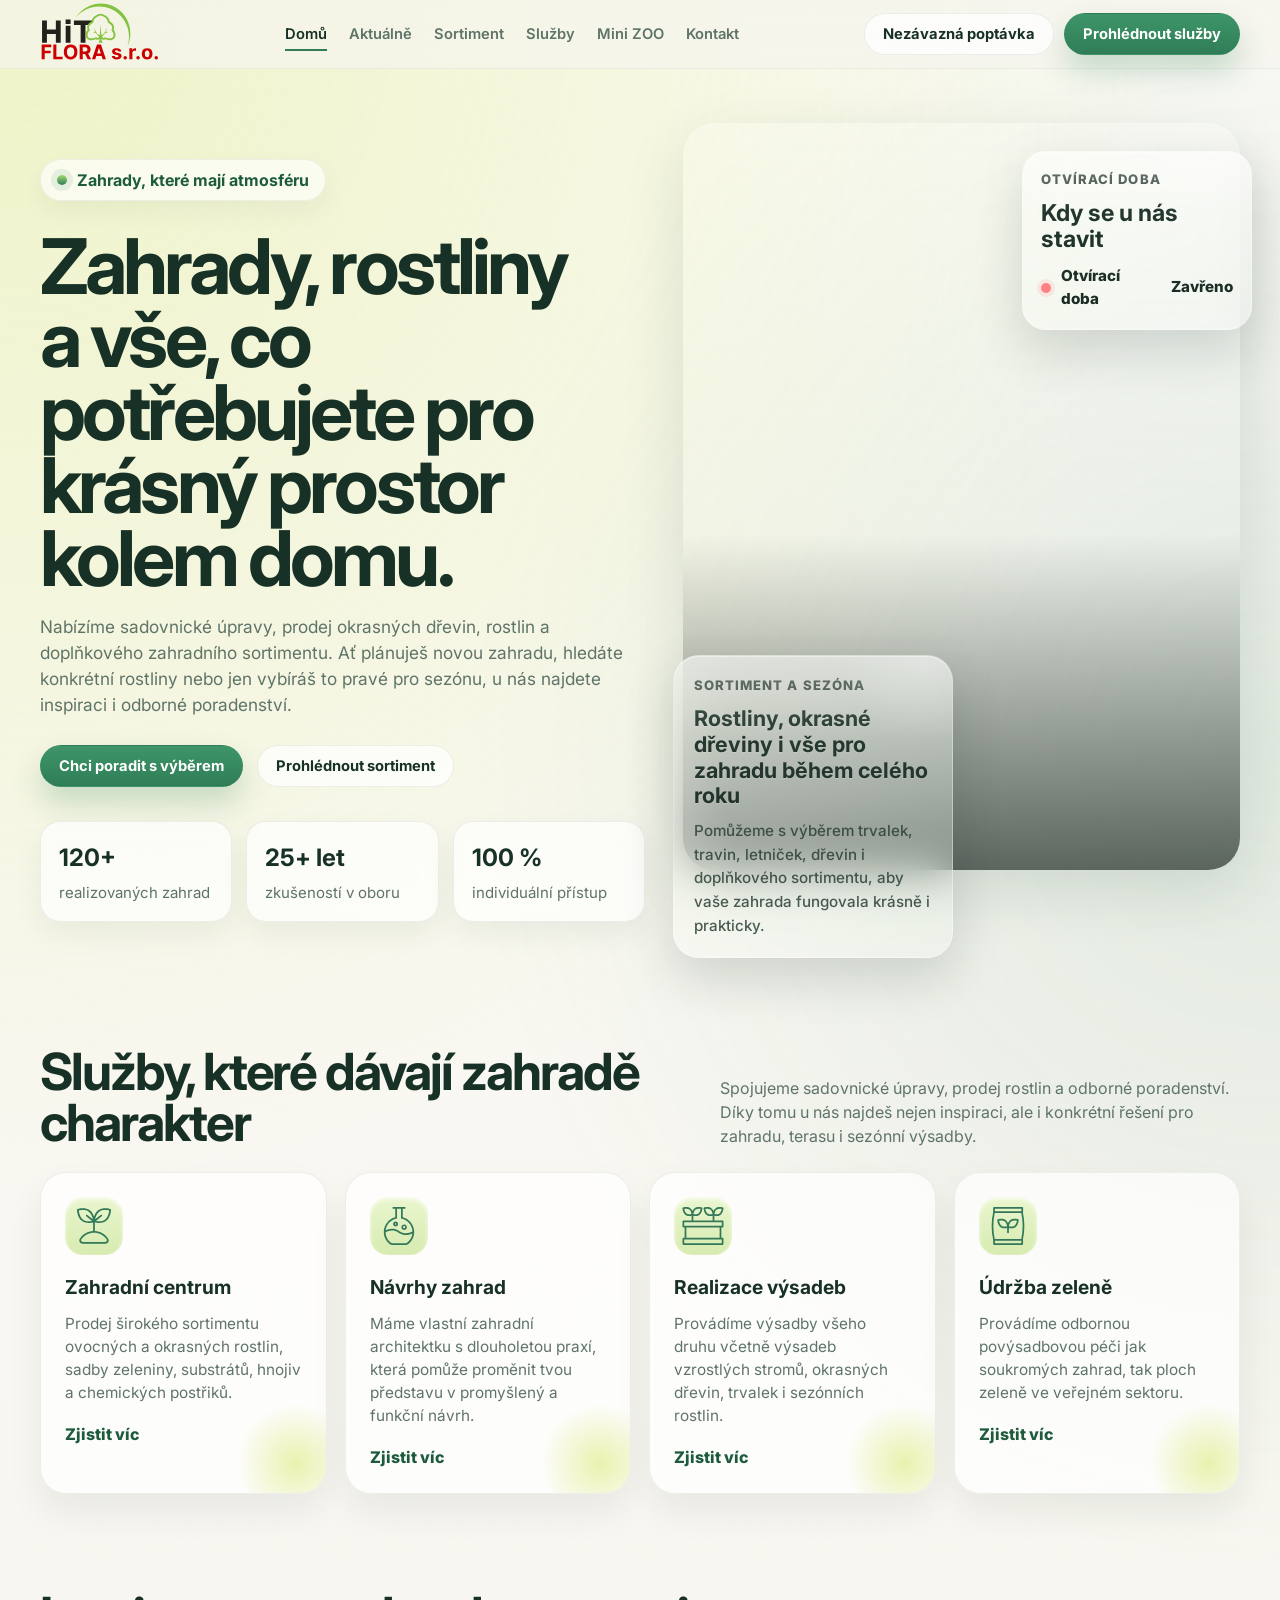
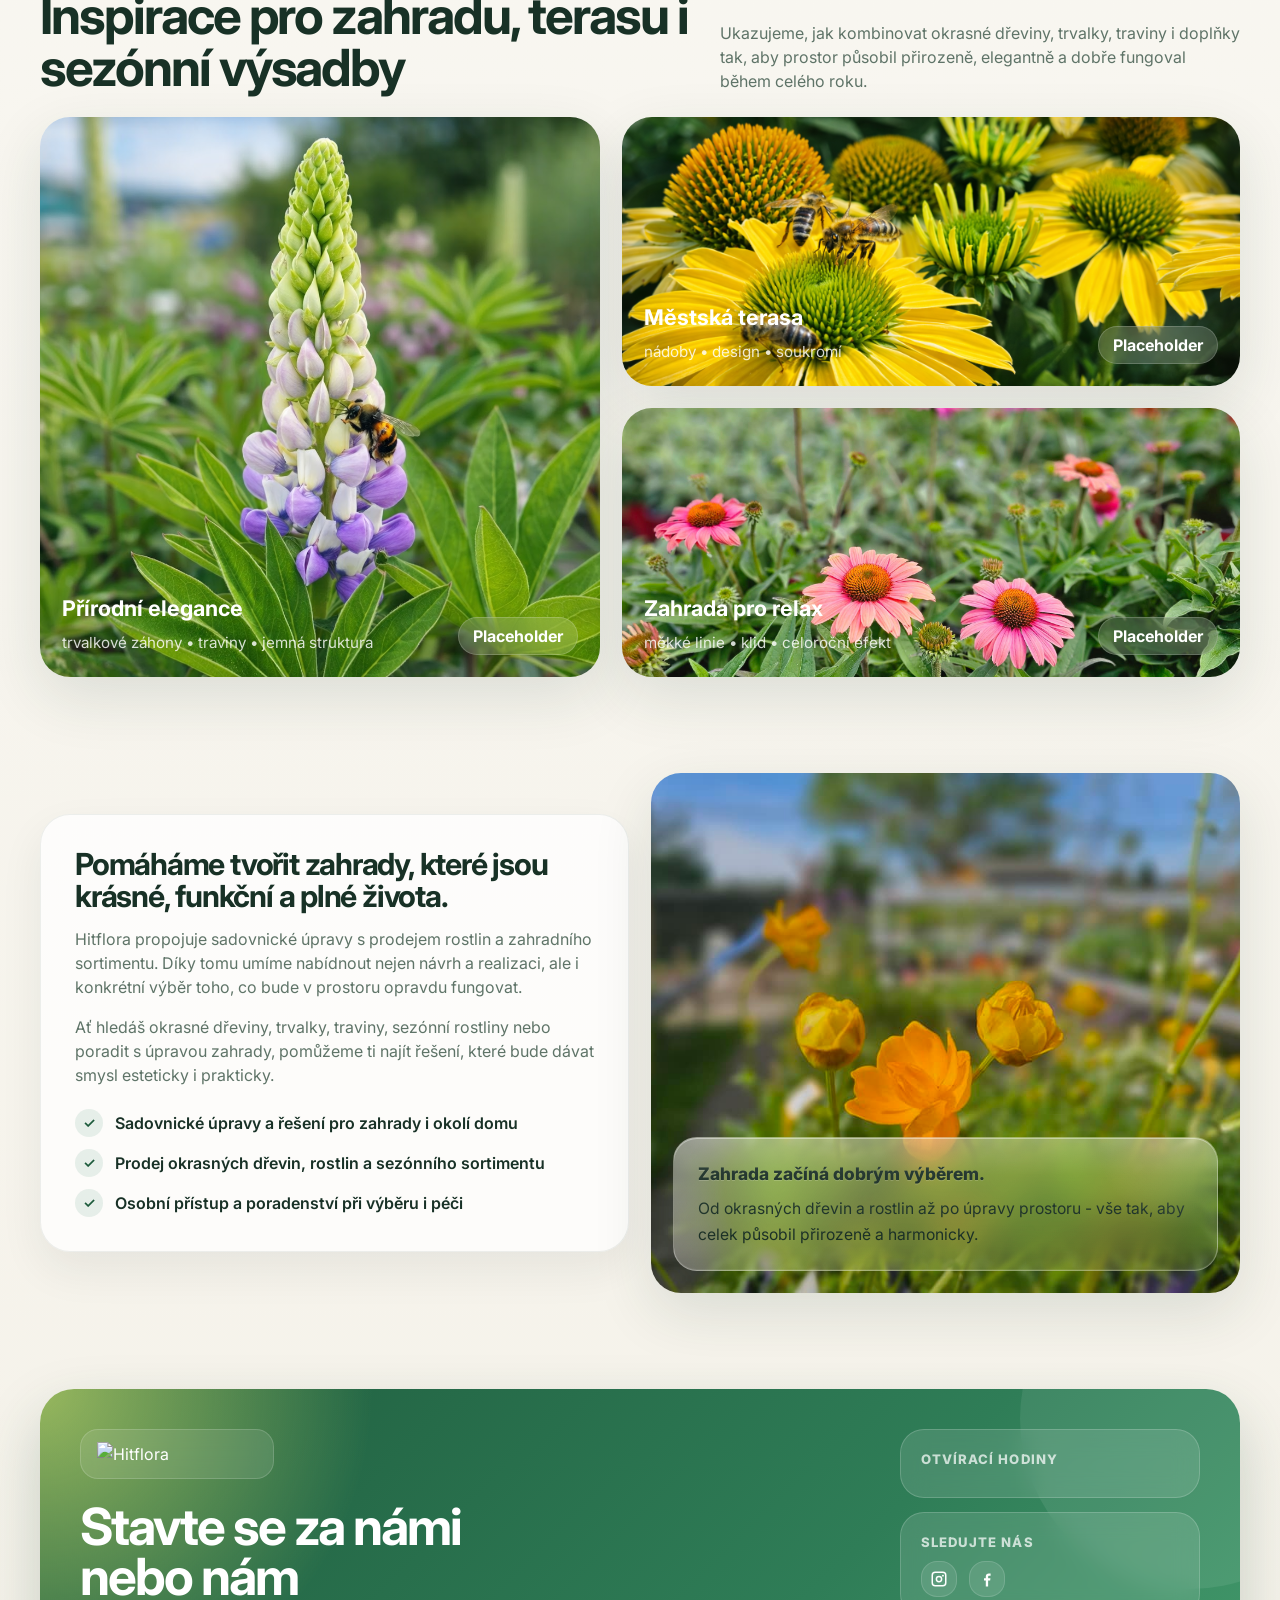
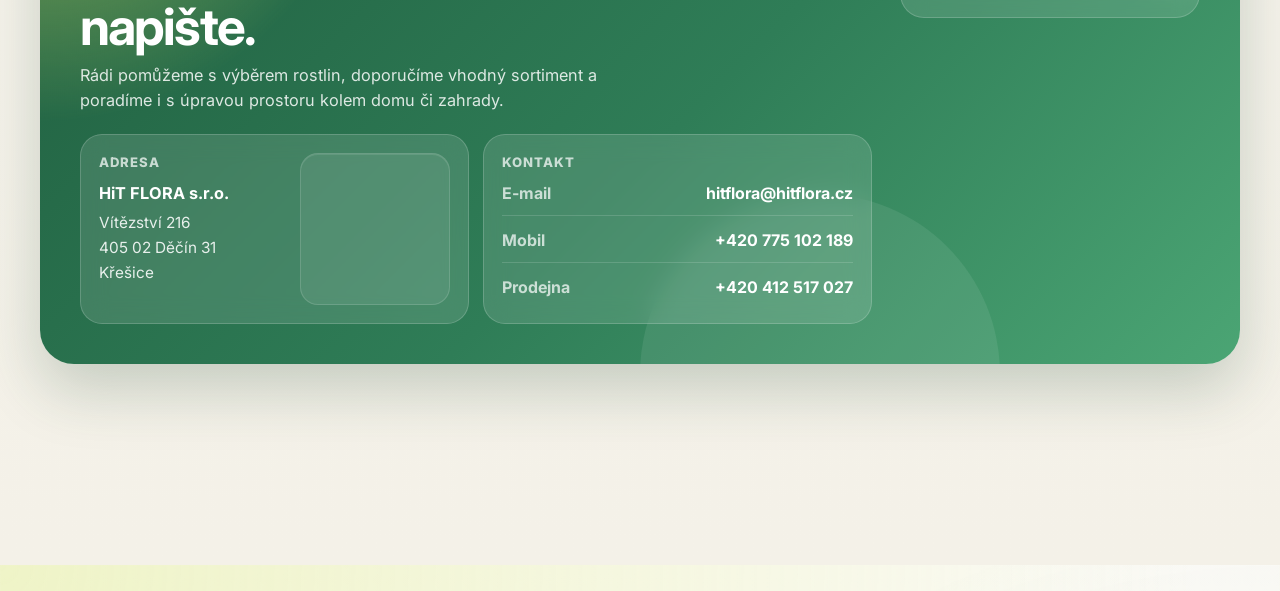
==== commit dabf79c6: "Fix routing" ====
--- a/index.html
+++ b/index.html
@@ -20,7 +20,7 @@
                 <div class="hero-copy reveal">
                     <div class="eyebrow">Zahrady, které mají atmosféru</div>
                     <!-- <h1>Proměníme prostor kolem domu v místo, kde chceš žít.</h1> -->
-                    <h1>Zahrady, rostliny a vše, co potřebuješ pro krásný prostor kolem domu.</h1>
+                    <h1>Zahrady, rostliny a vše, co potřebujete pro krásný prostor kolem domu.</h1>
                     <!-- <p>
                         Navrhujeme a realizujeme moderní zahrady, terasy a zelené zóny s důrazem
                         na eleganci, funkčnost a dlouhodobou udržitelnost. Od první skici až po finální výsadbu.
@@ -28,8 +28,8 @@
 
                     <p>
                         Nabízíme sadovnické úpravy, prodej okrasných dřevin, rostlin a doplňkového
-                        zahradního sortimentu. Ať plánuješ novou zahradu, hledáš konkrétní rostliny
-                        nebo jen vybíráš to pravé pro sezónu, u nás najdeš inspiraci i odborné poradenství.
+                        zahradního sortimentu. Ať plánuješ novou zahradu, hledáte konkrétní rostliny
+                        nebo jen vybíráš to pravé pro sezónu, u nás najdete inspiraci i odborné poradenství.
                     </p>
 
 
@@ -178,7 +178,7 @@
                                 <strong>Přírodní elegance</strong>
                                 <span>trvalkové záhony • traviny • jemná struktura</span>
                             </div>
-                            <div class="tag">Signature</div>
+                            <div class="tag">Placeholder</div>
                         </div>
                     </div>
 
@@ -189,7 +189,7 @@
                                     <strong>Městská terasa</strong>
                                     <span>nádoby • design • soukromí</span>
                                 </div>
-                                <div class="tag">Urban</div>
+                                <div class="tag">Placeholder</div>
                             </div>
                         </div>
 
@@ -199,7 +199,7 @@
                                     <strong>Zahrada pro relax</strong>
                                     <span>měkké linie • klid • celoroční efekt</span>
                                 </div>
-                                <div class="tag">Premium</div>
+                                <div class="tag">Placeholder</div>
                             </div>
                         </div>
                     </div>
--- a/style.css
+++ b/style.css
@@ -72,16 +72,18 @@
 }
 
 .header-inner {
-    min-height: 84px;
+    min-height: 68px;
     display: flex;
     align-items: center;
     justify-content: space-between;
-    gap: 24px;
+    gap: 20px;
 }
 
 .brand {
     display: inline-flex;
     align-items: center;
+    flex-shrink: 0;
+
 }
 
 /* .brand-logo-shell {
@@ -91,10 +93,10 @@
     box-shadow:
         0 14px 28px rgba(47, 125, 87, 0.22),
         inset 0 1px 0 rgba(255, 255, 255, 0.14);
-} */
+}  */
 
 .brand-logo {
-    width: 150px;
+    width: 120px;
     height: auto;
     display: block;
 }
@@ -102,10 +104,10 @@
 .nav {
     display: flex;
     align-items: center;
-    gap: 28px;
+    gap: 22px;
     color: var(--muted);
     font-weight: 600;
-    font-size: 0.95rem;
+    font-size: 0.92rem;
 }
 
 .nav a {
@@ -138,7 +140,7 @@
 .header-actions {
     display: flex;
     align-items: center;
-    gap: 12px;
+    gap: 10px;
 }
 
 /* BUTTONS */
@@ -146,11 +148,13 @@
     display: inline-flex;
     align-items: center;
     justify-content: center;
-    min-height: 50px;
-    padding: 0 22px;
+    min-height: 42px;
+    padding: 0 18px;
     border-radius: 999px;
     border: 1px solid transparent;
     font-weight: 700;
+    font-size: 0.92rem;
+
     transition:
         transform 250ms ease,
         box-shadow 250ms ease,
@@ -205,6 +209,8 @@
     align-items: center;
     gap: 10px;
     min-height: 42px;
+    margin-bottom: 10px;
+
     padding: 0 16px;
     border-radius: 999px;
     background: rgba(255, 255, 255, 0.64);
@@ -704,6 +710,14 @@
     background: linear-gradient(180deg, #eaf6cf, #d7ebb0);
     margin-bottom: 18px;
     box-shadow: inset 0 2px 4px rgba(255, 255, 255, 0.8);
+    transition: transform 280ms ease, box-shadow 280ms ease;
+}
+
+.service-card:hover .service-icon {
+    transform: translateY(-3px) scale(1.04);
+    box-shadow:
+        inset 0 2px 4px rgba(255, 255, 255, 0.8),
+        0 10px 22px rgba(47, 125, 87, 0.16);
 }
 
 .service-card h3 {
@@ -884,8 +898,8 @@
     min-height: 520px;
     border-radius: 30px;
     background:
-        linear-gradient(180deg, rgba(255, 255, 255, 0.06), rgba(0, 0, 0, 0.18)),
-        url("https://images.unsplash.com/photo-1523348837708-15d4a09cfac2?auto=format&fit=crop&w=1200&q=80") center/cover;
+
+        url("orange.jpg") center/cover;
     box-shadow: var(--shadow);
     position: relative;
     overflow: hidden;
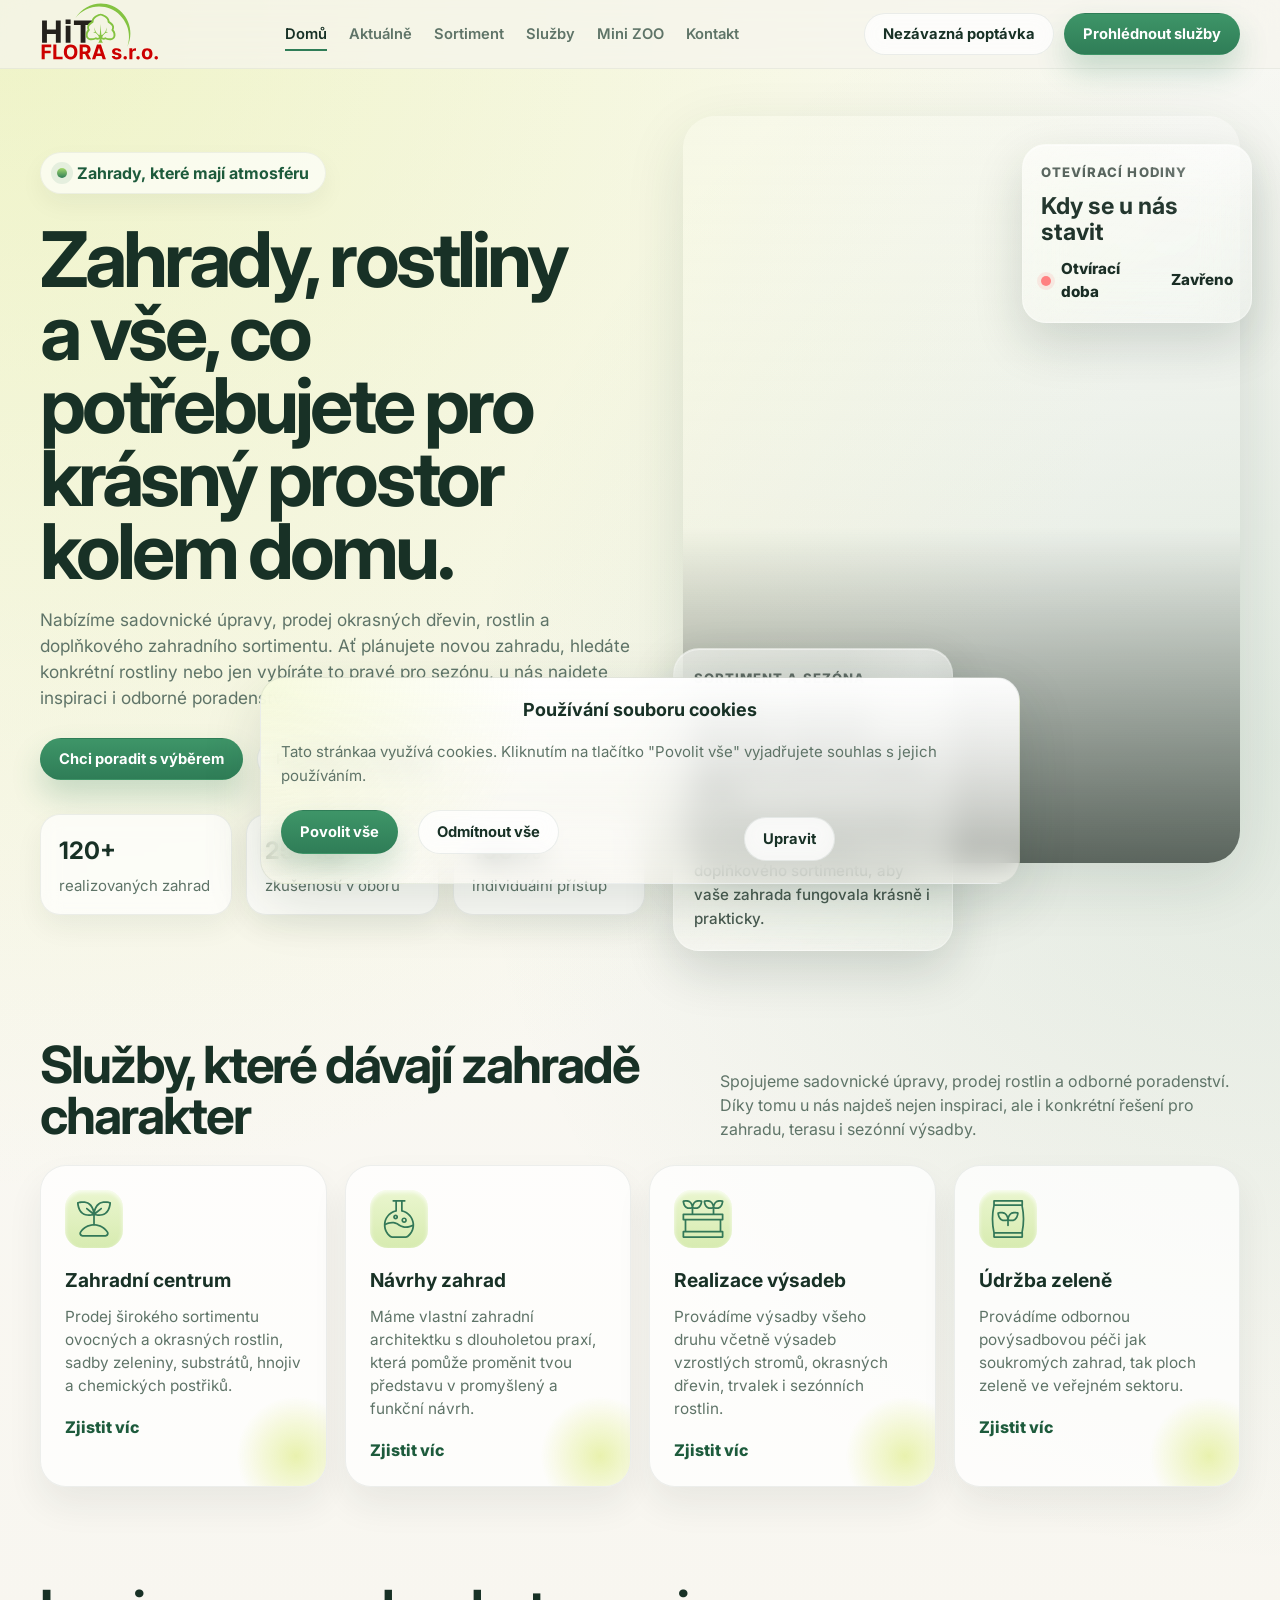
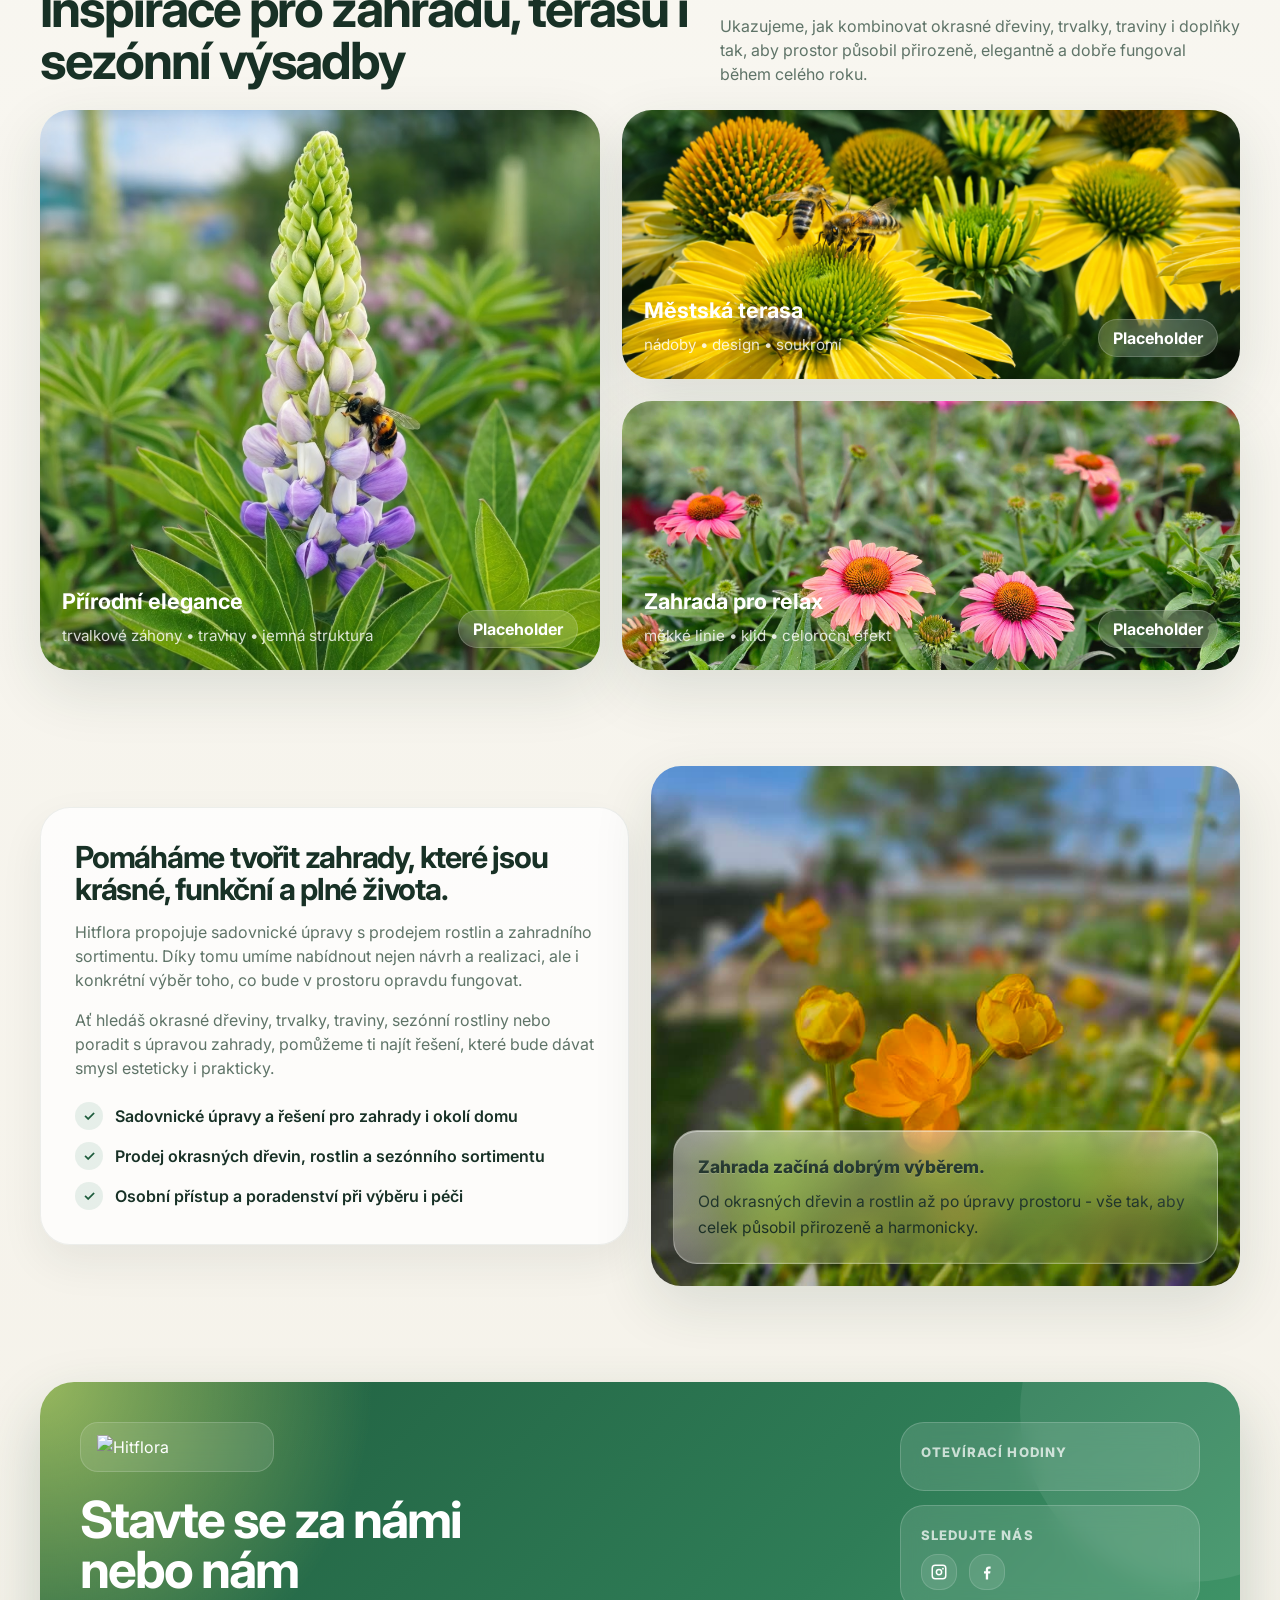
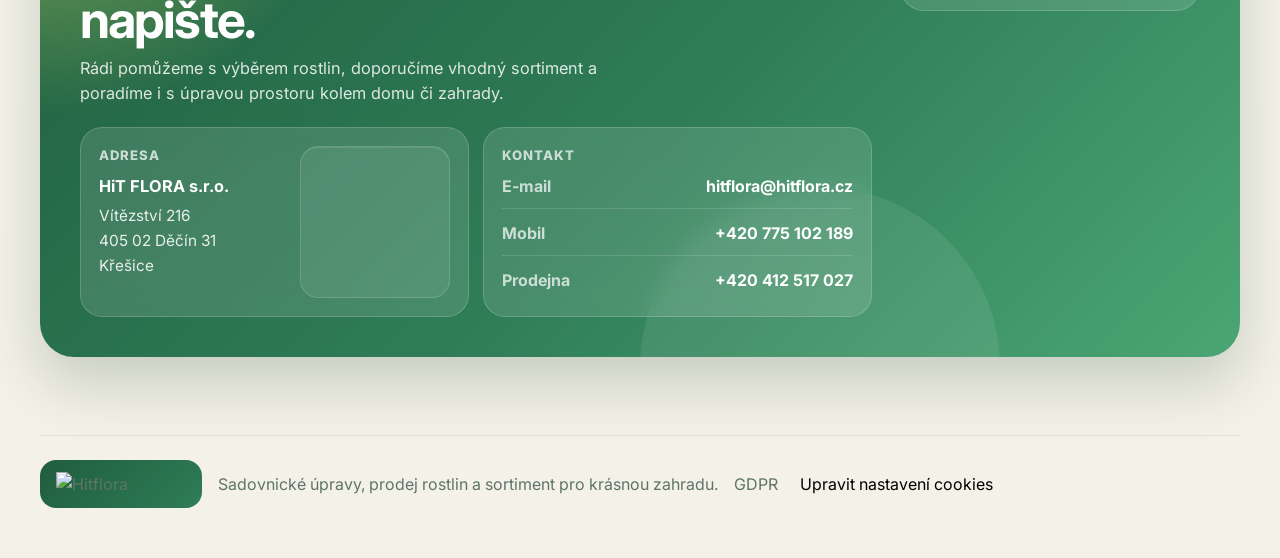
==== commit 3a0d338b: "Add hamburger menu and cookies banner" ====
--- a/index.html
+++ b/index.html
@@ -10,6 +10,8 @@
     <link href="https://fonts.googleapis.com/css2?family=Inter:wght@400;500;600;700;800&display=swap"
         rel="stylesheet" />
     <link rel="stylesheet" href="style.css" />
+    <link rel="stylesheet" href="cookies.css">
+
 </head>
 
 <body>
@@ -28,8 +30,8 @@
 
                     <p>
                         Nabízíme sadovnické úpravy, prodej okrasných dřevin, rostlin a doplňkového
-                        zahradního sortimentu. Ať plánuješ novou zahradu, hledáte konkrétní rostliny
-                        nebo jen vybíráš to pravé pro sezónu, u nás najdete inspiraci i odborné poradenství.
+                        zahradního sortimentu. Ať plánujete novou zahradu, hledáte konkrétní rostliny
+                        nebo jen vybíráte to pravé pro sezónu, u nás najdete inspiraci i odborné poradenství.
                     </p>
 
 
@@ -60,7 +62,7 @@
 
 
                     <div class="floating-card top-hours-card parallax-card" data-speed="16">
-                        <small>Otvírací doba</small>
+                        <small>Otevírací hodiny</small>
                         <strong>Kdy se u nás stavit</strong>
 
                         <div id="hero-opening-hours-list" class="hours-list">
@@ -248,6 +250,8 @@
                     <img src="https://hitflora.cz/assets/svg/logo-white.svg" alt="Hitflora" class="footer-logo" />
                 </div>
                 <span>Sadovnické úpravy, prodej rostlin a sortiment pro krásnou zahradu.</span>
+                <a href="gdpr.html">GDPR</a>
+                <button class="edit edit-cookies">Upravit nastavení cookies</button>
             </div>
 
             <!-- <div class="footer-nav">
@@ -258,7 +262,72 @@
             </div> -->
         </div>
     </footer>
-
+    <!-- cookies -->
+    <div class="cookies-eu-banner hidden">
+        <p class="text-background text-center text-lg font-bold pb-2">Používání souboru cookies</p>
+        <p class="text-sm text-background pb-3"> Tato stránkaa využívá cookies. Kliknutím na tlačítko "Povolit vše"
+            vyjadřujete souhlas s jejich používáním.
+        </p>
+        <div class="flex flex-row gap-5 mx-auto  items-center justify-center">
+            <button class="cookies-button-accept accept">Povolit vše</button>
+            <button class="cookies-button-decline decline">Odmítnout vše</button>
+            <button class="cookies-button-edit edit">Upravit</button>
+
+        </div>
+    </div>
+    <!-- Edit cookies -->
+    <div class="cookies-eu-edit  hidden">
+        <p class="font-bold text-lg pb-5">Použití cookies
+        </p>
+        <p class="mb-5">Tato stránka používá soubory cookies a podobné technologie, abychom vám mohli nabídnout lepší
+            uživatelský
+            zážitek, personalizovaný obsah a zobrazování reklam. Některé soubory cookies jsou nezbytné pro správné
+            fungování stránek, zatímco jiné nám pomáhají zlepšovat vaše uživatelské prostředí prostřednictvím analýzy
+            údajů. Na základě vašeho souhlasu můžeme spolupracovat s partnery, kteří shromažďují a zpracovávají údaje,
+            jako je IP adresa, informace o prohlížeči a zařízení, pro následující účely:</p>
+        <div class="flex flex-col gap-2 font-bolder">
+            <label class="flex items-center gap-2">
+                <div class=" p-4 rounded-lg w-full justify-between flex"> <span class="mr-3">Technické
+                        cookies</span>
+                    <div class="switch">
+                        <input type="checkbox" id="technical-cookies" checked disabled>
+                        <span class="slider-tech round"></span>
+                    </div>
+                </div>
+            </label>
+            <label class="flex items-center gap-2">
+                <div class="bg- p-4 rounded-lg w-full justify-between flex">
+                    <span class="mr-3">Analytické cookies</span>
+                    <div class="switch">
+                        <input type="checkbox" id="analytical-cookies">
+                        <span class="slider round"></span>
+                    </div>
+                </div>
+            </label>
+            <label class="flex items-center gap-2">
+                <div class=" p-4 rounded-lg w-full justify-between flex"><span class="mr-3">Marketingové
+                        cookies</span>
+                    <div class="switch">
+                        <input type="checkbox" id="marketing-cookies">
+                        <span class="slider round"></span>
+                    </div>
+                </div>
+            </label>
+        </div>
+        <div class="flex flex-row gap-5 mx-auto items-center justify-between mt-4">
+            <div class="flex flex-row gap-5  items-center justify-center">
+                <button
+                    class="cookies-button-accept accept bg-goldenYellow text-white cursor-pointer px-4 py-2 my-1 text-sm font-bold transition-colors duration-75 hover:bg-[#f3e7d6] hover:text-[#222] hover:border-transparent">Povolit
+                    vše</button>
+                <button
+                    class="cookies-button-decline decline bg-goldenYellow text-white cursor-pointer px-4 py-2 my-1 text-sm font-bold transition-colors duration-75 hover:bg-[#f3e7d6] hover:text-[#222] hover:border-transparent">Odmítnout
+                    vše</button>
+            </div>
+            <div> <button class="cookies-button-save save">Uložit nastavení</button>
+                <!-- <button class="cookies-button-cancel cancel">Zrušit</button> -->
+            </div>
+        </div>
+    </div>
     <script src="navbar.js"></script>
     <script>
         loadNavbar("home");
@@ -270,6 +339,9 @@
     </script>
 
     <script src="script.js"></script>
+
+    <script src="cookies.js"></script>
+
 </body>
 
 </html>
--- a/style.css
+++ b/style.css
@@ -26,6 +26,8 @@
 
 body {
     margin: 0;
+    padding-top: 62px;
+
     font-family: "Inter", ui-sans-serif, system-ui, -apple-system, BlinkMacSystemFont, "Segoe UI", sans-serif;
     color: var(--text);
     background:
@@ -53,8 +55,10 @@
 
 /* HEADER */
 .site-header {
-    position: sticky;
+    position: fixed;
     top: 0;
+    left: 0;
+    width: 100%;
     z-index: 50;
     backdrop-filter: blur(16px);
     background: rgba(246, 244, 238, 0.72);
@@ -1557,4 +1561,174 @@
     .hero-visual {
         transition: none !important;
     }
+}
+
+/* HAMBURGER */
+.menu-toggle {
+    display: none;
+    width: 42px;
+    height: 42px;
+    padding: 0;
+    border: 1px solid rgba(24, 49, 38, 0.08);
+    border-radius: 12px;
+    background: rgba(255, 255, 255, 0.72);
+    backdrop-filter: blur(10px);
+    cursor: pointer;
+    align-items: center;
+    justify-content: center;
+    flex-direction: column;
+    gap: 5px;
+    transition:
+        background 250ms ease,
+        border-color 250ms ease,
+        transform 250ms ease;
+}
+
+.menu-toggle:hover {
+    background: #fff;
+    transform: translateY(-1px);
+}
+
+.menu-toggle span {
+    display: block;
+    width: 18px;
+    height: 2px;
+    background: var(--text);
+    border-radius: 999px;
+    transition:
+        transform 250ms ease,
+        opacity 250ms ease;
+}
+
+/* animace do X */
+.site-header.menu-open .menu-toggle span:nth-child(1) {
+    transform: translateY(7px) rotate(45deg);
+}
+
+.site-header.menu-open .menu-toggle span:nth-child(2) {
+    opacity: 0;
+}
+
+.site-header.menu-open .menu-toggle span:nth-child(3) {
+    transform: translateY(-7px) rotate(-45deg);
+}
+
+.nav-icon {
+    display: none;
+}
+
+body.menu-open,
+html.menu-open {
+    overflow: hidden;
+}
+
+@media (max-width: 1100px) {
+
+
+    .header-inner {
+        position: relative;
+    }
+
+    .header-actions {
+        margin-left: auto;
+    }
+
+    .menu-toggle {
+        display: inline-flex;
+        flex-shrink: 0;
+    }
+
+    .nav {
+        display: flex;
+        position: fixed;
+        top: 68px;
+        left: 0;
+        right: 0;
+        z-index: 60;
+        width: 100vw;
+        height: 100vh;
+
+        flex-direction: column;
+        align-items: stretch;
+        gap: 0;
+        margin: 0;
+
+
+        padding: 12px;
+
+        backdrop-filter: blur(16px);
+        background: #f1f4d1;
+        border-bottom: 1px solid rgba(24, 49, 38, 0.06);
+        transition: background 250ms ease, box-shadow 250ms ease, border-color 250ms ease;
+
+
+        border: 1px solid rgba(24, 49, 38, 0.08);
+        box-shadow: 0 18px 40px rgba(24, 49, 38, 0.12);
+        backdrop-filter: blur(14px);
+        -webkit-backdrop-filter: blur(16px);
+
+        opacity: 0;
+        visibility: hidden;
+        transform: translateY(-10px);
+        pointer-events: none;
+        transition:
+            opacity 250ms ease,
+            transform 250ms ease,
+            visibility 250ms ease;
+    }
+
+    .site-header.menu-open .nav {
+        opacity: 1;
+        visibility: visible;
+        transform: translateY(0);
+        pointer-events: auto;
+
+    }
+
+    .site-header.menu-open,
+    .site-header.menu-open.is-scrolled {
+        background: transparent;
+        box-shadow: none;
+        border-bottom-color: transparent;
+    }
+
+    .nav a {
+        padding: 14px 16px;
+        border-radius: 14px;
+    }
+
+    .nav a:hover,
+    .nav a.is-active {
+        background: rgba(47, 125, 87, 0.08);
+    }
+
+    .nav a::after {
+        display: none;
+    }
+
+    .nav-home-link {
+        display: flex;
+        align-items: center;
+        gap: 10px;
+    }
+
+    .nav-icon {
+        display: block;
+        width: 18px;
+        height: 18px;
+        fill: currentColor;
+        flex-shrink: 0;
+    }
+}
+
+@media (max-width: 720px) {
+    .header-actions {
+        gap: 8px;
+    }
+
+    .header-actions .btn-primary {
+        min-height: 42px;
+        padding: 0 14px;
+        font-size: 0.88rem;
+    }
 }
--- a/cookies.css
+++ b/cookies.css
@@ -0,0 +1,390 @@
+:root {
+    --bg: #f6f4ee;
+    --surface: rgba(255, 255, 255, 0.9);
+    --surface-strong: #ffffff;
+    --text: #183126;
+    --muted: #5f7468;
+    --line: rgba(24, 49, 38, 0.09);
+    --primary: #2f7d57;
+    --primary-dark: #1d5b3c;
+    --accent: #d8e86f;
+    --accent-soft: #edf5b7;
+    --white: #ffffff;
+}
+
+
+
+button {
+    border: 0;
+    background: transparent;
+    font: inherit;
+}
+
+.hidden {
+    display: none !important;
+}
+
+.flex {
+    display: flex;
+}
+
+.flex-row {
+    flex-direction: row;
+}
+
+.flex-col {
+    flex-direction: column;
+}
+
+.gap-2 {
+    gap: 0.5rem;
+}
+
+.gap-5 {
+    gap: 1.25rem;
+}
+
+.items-center {
+    align-items: center;
+}
+
+.justify-center {
+    justify-content: center;
+}
+
+.justify-between {
+    justify-content: space-between;
+}
+
+.w-full {
+    width: 100%;
+}
+
+.mx-auto {
+    margin-left: auto;
+    margin-right: auto;
+}
+
+.mr-3 {
+    margin-right: 0.75rem;
+}
+
+.my-1 {
+    margin-top: 0.25rem;
+    margin-bottom: 0.25rem;
+}
+
+.p-4 {
+    padding: 1rem;
+}
+
+.px-4 {
+    padding-left: 1rem;
+    padding-right: 1rem;
+}
+
+.py-2 {
+    padding-top: 0.5rem;
+    padding-bottom: 0.5rem;
+}
+
+
+
+.pb-5 {
+    padding-bottom: 1.25rem;
+}
+
+.mb-5 {
+    margin-bottom: 1.25rem;
+}
+
+.text-lg {
+    font-size: 1.125rem;
+    line-height: 1.5rem;
+}
+
+.text-sm {
+    font-size: 0.94rem;
+    line-height: 1.5rem;
+}
+
+.font-bold {
+    font-weight: 700;
+}
+
+.text-white {
+    color: var(--white);
+}
+
+.bg-\[\#f3e7d6\] {
+    background: rgba(47, 125, 87, 0.06);
+}
+
+.bg-goldenYellow {
+    background: var(--primary);
+}
+
+.cursor-pointer {
+    cursor: pointer;
+}
+
+.transition-colors {
+    transition-property: color, background-color, border-color, fill, stroke;
+}
+
+.duration-75 {
+    transition-duration: 75ms;
+}
+
+.hover\:bg-\[\#f3e7d6\]:hover {
+    background: rgba(47, 125, 87, 0.08);
+}
+
+.hover\:text-\[\#222\]:hover {
+    color: var(--text);
+}
+
+.hover\:border-transparent:hover {
+    border-color: transparent;
+}
+
+.cookies-eu-banner,
+.cookies-eu-edit {
+    position: fixed;
+    left: 50%;
+    width: min(calc(100% - 24px), 760px);
+    background:
+        radial-gradient(circle at top left, rgba(216, 232, 111, 0.22), transparent 35%),
+        linear-gradient(180deg, rgba(255, 255, 255, 0.96), rgba(246, 244, 238, 0.50));
+    color: var(--text);
+    border: 1px solid rgba(24, 49, 38, 0.08);
+    border-radius: 24px;
+    padding: 1.25rem 1.25rem 1.35rem;
+    box-shadow: 0 20px 60px rgba(28, 57, 42, 0.14);
+    backdrop-filter: blur(14px);
+    -webkit-backdrop-filter: blur(14px);
+    z-index: 9999;
+}
+
+.cookies-eu-banner {
+    bottom: 1rem;
+    transform: translateX(-50%);
+}
+
+.cookies-eu-edit {
+    top: 50%;
+    transform: translate(-50%, -50%);
+}
+
+.text-background {
+    color: var(--text);
+}
+
+.text-center {
+    text-align: center;
+}
+
+.cookies-eu-banner p,
+.cookies-eu-edit p {
+    margin-top: 0;
+}
+
+.cookies-eu-banner .text-sm,
+.cookies-eu-edit .mb-5 {
+    color: var(--muted);
+}
+
+.cookies-button-accept,
+.cookies-button-decline,
+.cookies-button-edit,
+.cookies-button-save {
+    display: inline-flex;
+    align-items: center;
+    justify-content: center;
+    min-height: 44px;
+    padding: 0 18px;
+    border-radius: 999px;
+    border: 1px solid transparent;
+    font-weight: 700;
+    font-size: 0.92rem;
+    cursor: pointer;
+    white-space: nowrap;
+    transition:
+        transform 250ms ease,
+        box-shadow 250ms ease,
+        background 250ms ease,
+        border-color 250ms ease,
+        color 250ms ease;
+}
+
+.cookies-button-accept,
+.cookies-button-save {
+    background: linear-gradient(180deg, #3e9568 0%, #2f7d57 100%);
+    color: #fff;
+    box-shadow: 0 14px 28px rgba(47, 125, 87, 0.2);
+}
+
+.cookies-button-accept:hover,
+.cookies-button-save:hover {
+    transform: translateY(-2px);
+    box-shadow: 0 18px 34px rgba(47, 125, 87, 0.26);
+}
+
+.cookies-button-decline,
+.cookies-button-edit {
+    background: rgba(255, 255, 255, 0.72);
+    border-color: rgba(24, 49, 38, 0.08);
+    color: var(--text);
+    backdrop-filter: blur(10px);
+}
+
+.cookies-button-decline:hover,
+.cookies-button-edit:hover {
+    transform: translateY(-2px);
+    background: #fff;
+}
+
+.cookies-button-edit {
+    display: block;
+    margin-top: 14px;
+    margin-left: auto;
+    margin-right: auto;
+}
+
+.cookies-button-accept:active,
+.cookies-button-decline:active,
+.cookies-button-edit:active,
+.cookies-button-save:active {
+    transform: translateY(0);
+}
+
+.switch {
+    position: relative;
+    display: inline-block;
+    width: 48px;
+    height: 28px;
+    flex-shrink: 0;
+}
+
+.switch input {
+    opacity: 0;
+    width: 0;
+    height: 0;
+}
+
+.slider,
+.slider-tech {
+    position: absolute;
+    inset: 0;
+    cursor: pointer;
+    background: #d7dfd8;
+    border-radius: 999px;
+    transition: background 0.2s ease;
+}
+
+.slider::before,
+.slider-tech::before {
+    content: "";
+    position: absolute;
+    width: 22px;
+    height: 22px;
+    left: 3px;
+    top: 3px;
+    background: #fff;
+    border-radius: 50%;
+    box-shadow: 0 2px 8px rgba(24, 49, 38, 0.15);
+    transition: transform 0.2s ease;
+}
+
+.switch input:checked+.slider {
+    background: var(--primary);
+}
+
+.switch input:checked+.slider-tech {
+    background: #9db4a8;
+}
+
+.switch input:checked+.slider::before,
+.switch input:checked+.slider-tech::before {
+    transform: translateX(20px);
+}
+
+.switch input[disabled]+.slider-tech {
+    background: #b7c4bc;
+    cursor: not-allowed;
+    opacity: 1;
+}
+
+.round {
+    border-radius: 999px;
+}
+
+.round::before {
+    border-radius: 50%;
+}
+
+.cookies-eu-edit .bg-\[\#f3e7d6\] {
+    border: 1px solid rgba(24, 49, 38, 0.08);
+    border-radius: 18px;
+    background: rgba(47, 125, 87, 0.06);
+}
+
+.cookies-eu-edit label>div {
+    align-items: center;
+}
+
+.cookies-eu-edit span.mr-3 {
+    margin-right: 1rem;
+    font-weight: 600;
+    color: var(--text);
+}
+
+.cookies-eu-banner .flex-row,
+.cookies-eu-edit .flex-row {
+    flex-wrap: wrap;
+}
+
+.cookies-eu-edit .justify-between {
+    gap: 14px;
+}
+
+@media (max-width: 640px) {
+
+    .cookies-eu-banner,
+    .cookies-eu-edit {
+        width: calc(100% - 20px);
+        border-radius: 20px;
+        padding: 1rem;
+    }
+
+    .cookies-eu-banner {
+        bottom: 10px;
+    }
+
+    .cookies-eu-edit {
+        max-height: calc(100vh - 20px);
+        overflow-y: auto;
+    }
+
+    .cookies-eu-banner .flex-row,
+    .cookies-eu-edit .flex-row {
+        flex-direction: column;
+        align-items: stretch;
+    }
+
+    .cookies-button-accept,
+    .cookies-button-decline,
+    .cookies-button-edit,
+    .cookies-button-save {
+        width: 100%;
+    }
+
+    .cookies-button-edit {
+        margin-top: 10px;
+    }
+
+    .cookies-eu-edit .justify-between {
+        flex-direction: column;
+        align-items: stretch;
+    }
+}
